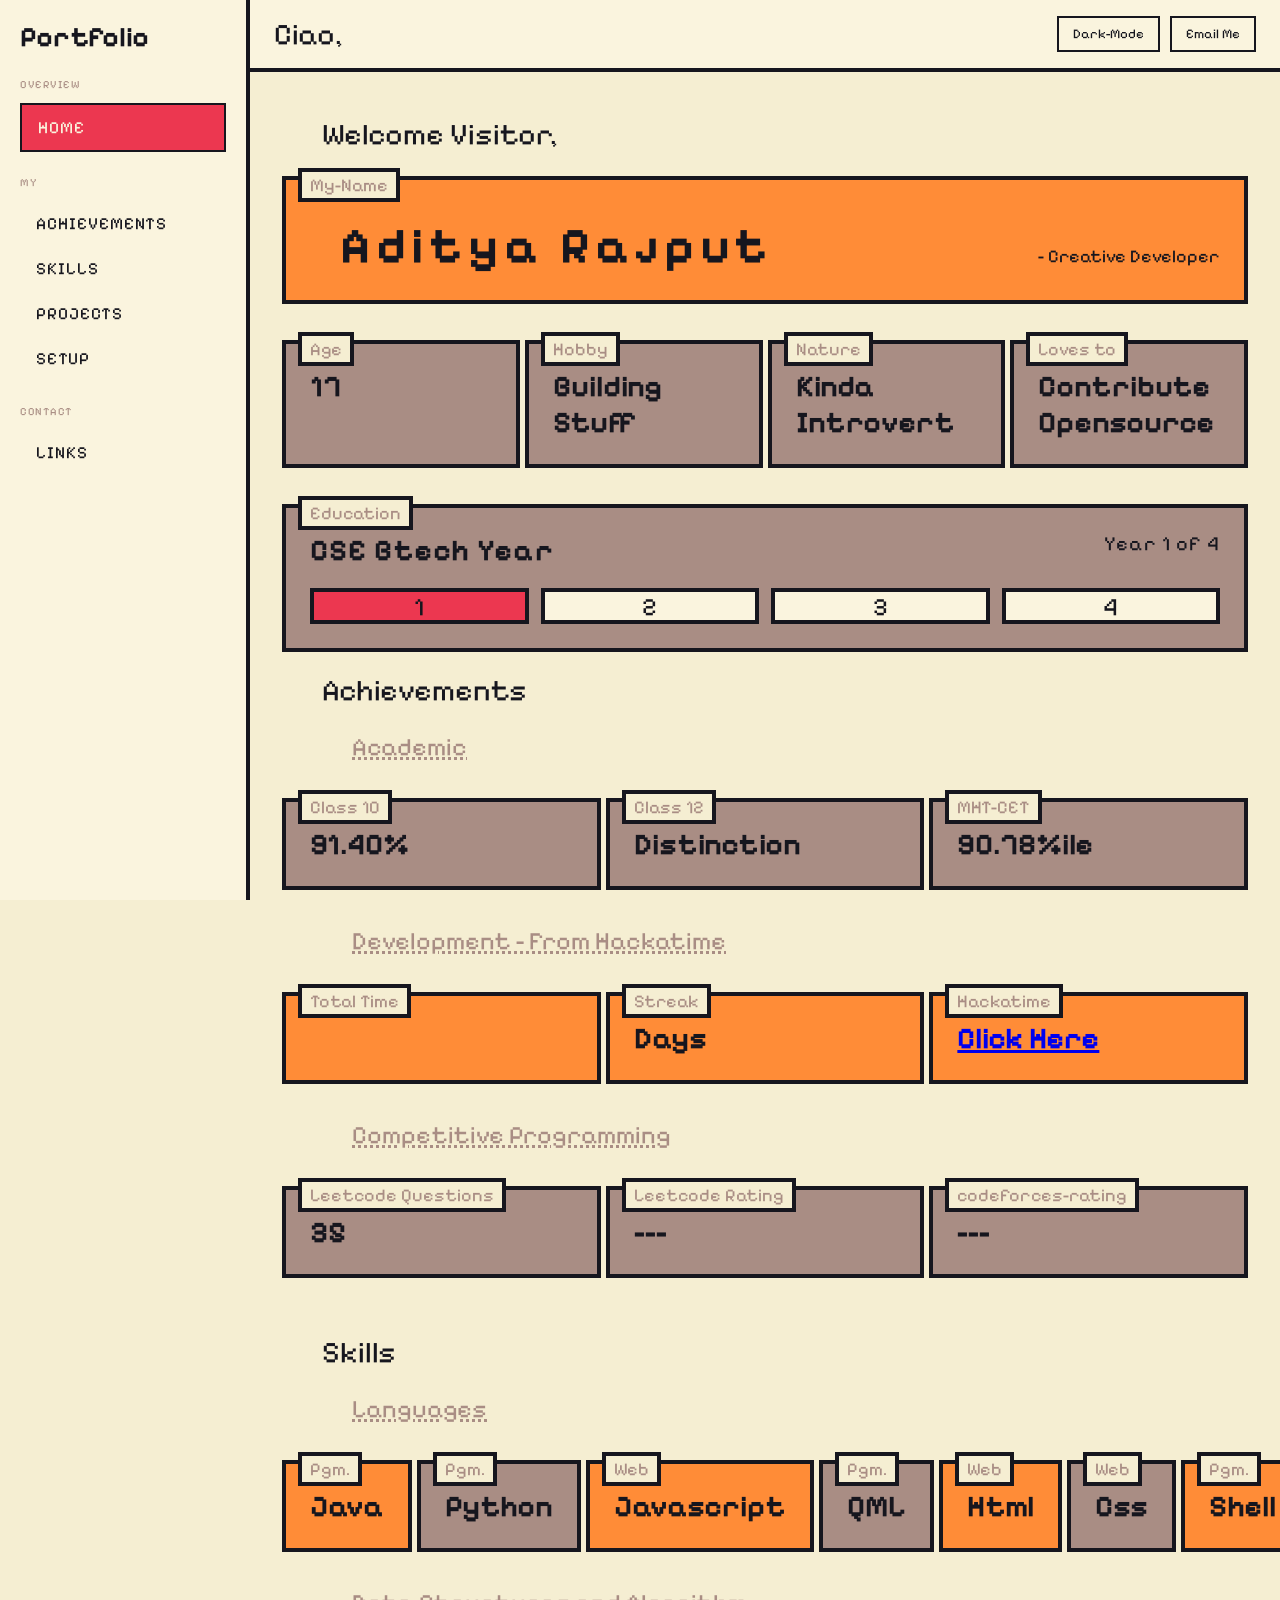
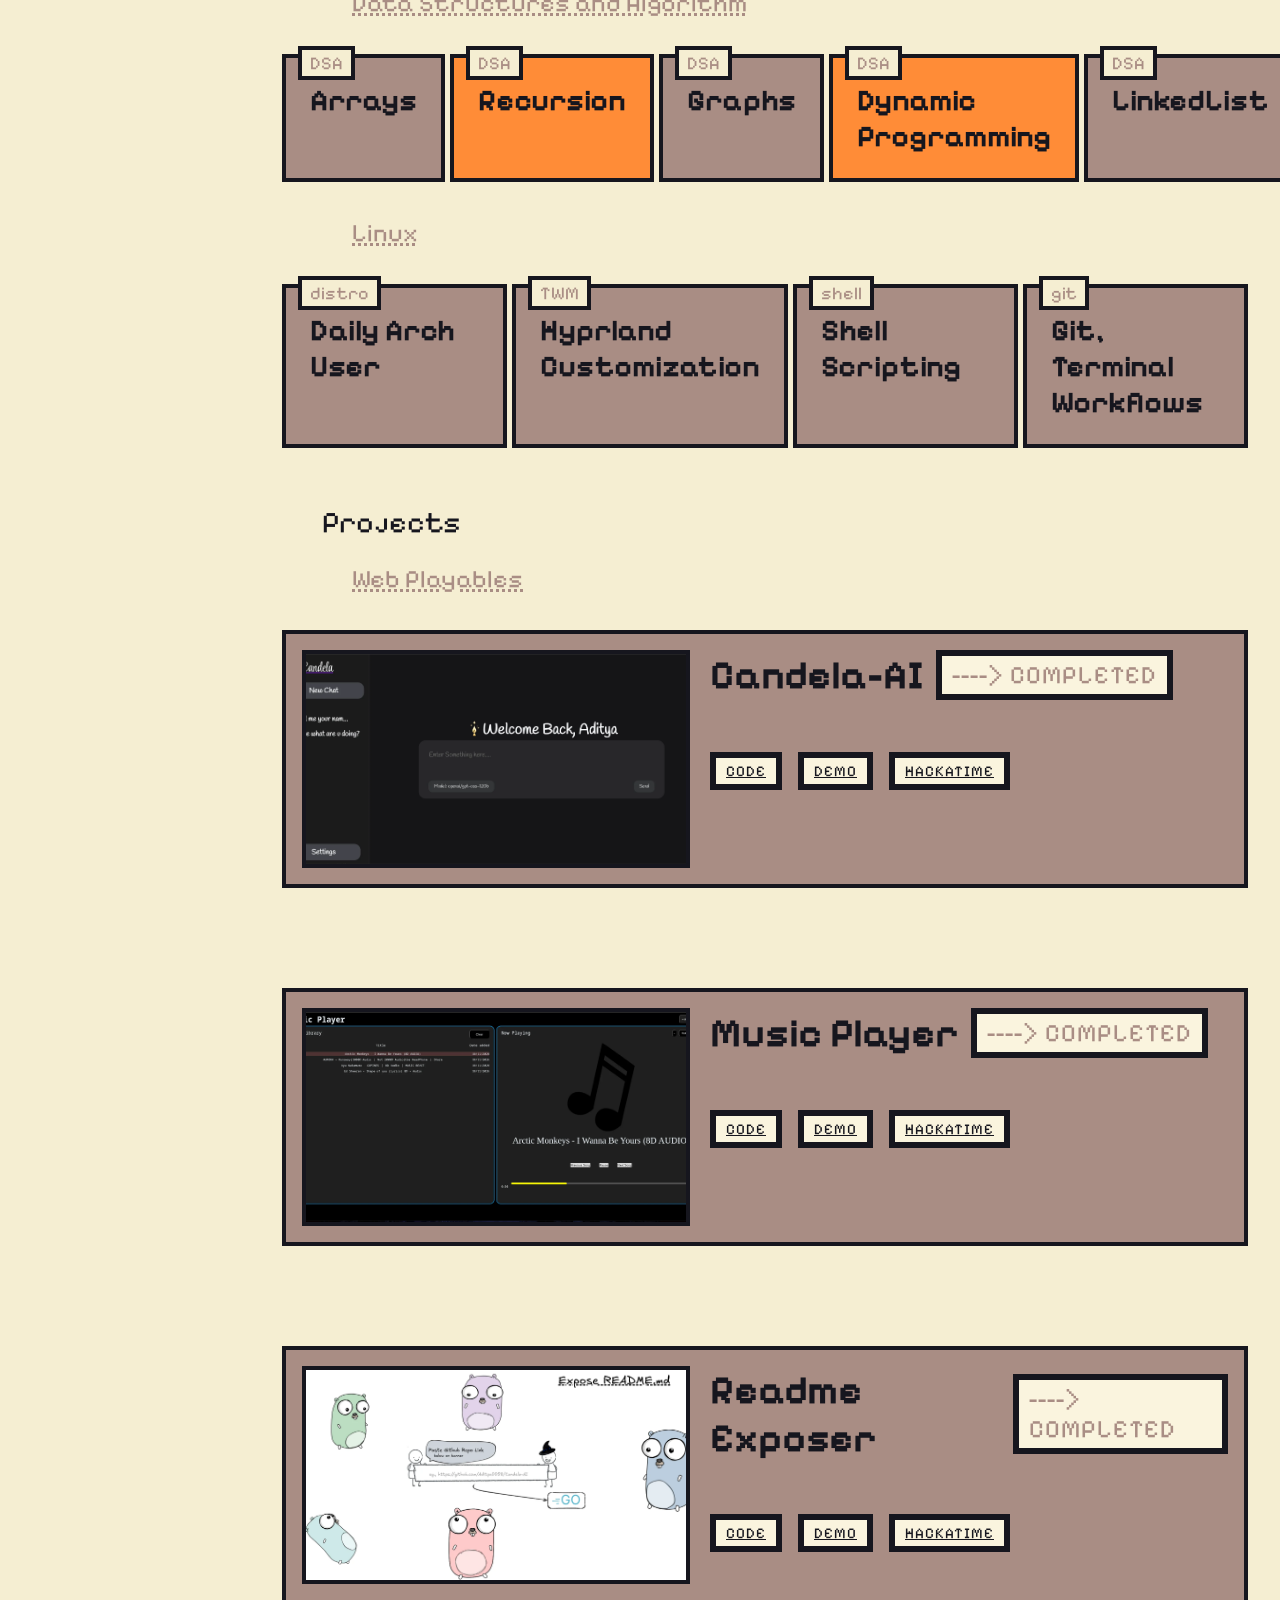
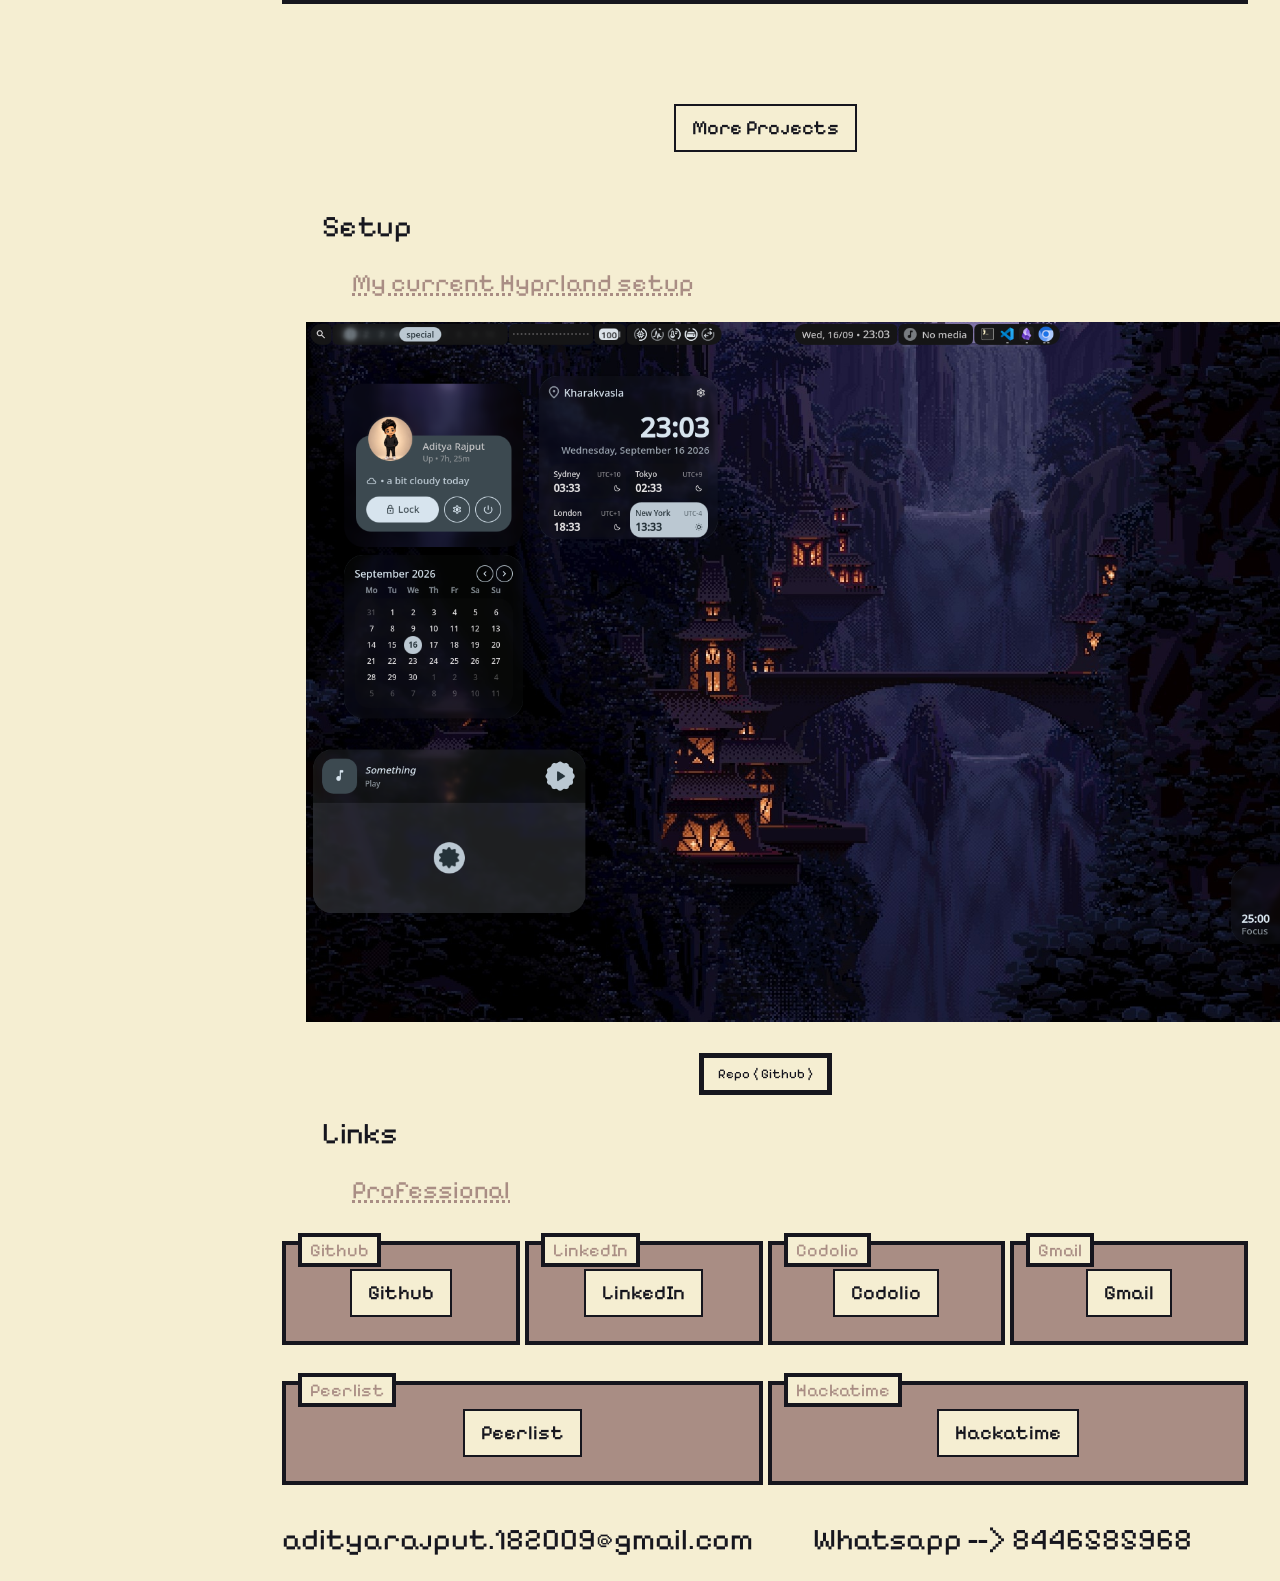
==== index.html @ 9434f268 "Updated readme with details of version 2" ====
<!DOCTYPE html>
<html lang="en">
<head>
    <meta charset="UTF-8">
    <meta name="viewport" content="width=device-width, initial-scale=1.0">
    <title>Pixel Portfolio | Aditya Rajput</title>
    <link rel="stylesheet" href="style.css">
    <link rel="preconnect" href="https://fonts.googleapis.com">
    <link rel="preconnect" href="https://fonts.gstatic.com" crossorigin>
    <link href="https://fonts.googleapis.com/css2?family=Pixelify+Sans:wght@400..700&display=swap" rel="stylesheet">
    <link href="https://fonts.googleapis.com/css2?family=Pixelify+Sans:wght@400..700&family=Poppins:ital,wght@0,100;0,200;0,300;0,400;0,500;0,600;0,700;0,800;0,900;1,100;1,200;1,300;1,400;1,500;1,600;1,700;1,800;1,900&display=swap" rel="stylesheet">
</head>
<body>
    <div class="sidebar">
        <h1 class="logo">Portfolio</h1>
        <p class="section-label">overview</p>
        <nav>
            <ul>
                <li ><a href="#home" class="nav-link active">HOME</a></li>
            </ul>
        </nav>
        <p class="section-label">my</p>
        <nav>
            <ul>
                <li ><a href="#achievements" class="nav-link">Achievements</a></li>
                <li ><a href="#skills" class="nav-link">Skills</a></li>
                <li ><a href="#projects" class="nav-link">Projects</a></li>
                <li ><a href="#setup" class="nav-link">Setup</a></li>
            </ul>
        </nav>
        <p class="section-label">contact</p>
        <nav>
            <ul>
                <li ><a href="#link" class="nav-link">Links</a></li>
            </ul>
        </nav>
    </div>
    <div class="top-bar">
        <div class="top-bar-left">
            <span class="welcome-text">Ciao, </span>
        </div>
        <div class="top-bar-right">
            <button class="theme">Dark-Mode</button>
            <a href="mailto:adityarajput.182009@gmail.com"><button class="email-btn">Email Me</button></a>

        </div>
    </div>
    <div class="main-content">
        <div id="home" class="page home-page">
            <h2 class="page-heading">Welcome Visitor, </h2>
            <div class="card my-name-card">
                <span class="card-label">My-Name</span>
                <div class="card-content">
                    <h1 class="my-name">Aditya Rajput</h1>
                    <span class="about">- Creative Developer</span>
                </div>
            </div>
            <div class="info-cards">
                <div class="card age-card">
                    <span class="card-label">Age</span>
                    <div class="card-content">
                        <h3 class="card-value" id="age">17</h3>
                    </div>
                </div>
                <div class="card hobby-card">
                    <span class="card-label">Hobby</span>
                    <div class="card-content">
                        <h3 class="card-value">Building Stuff</h3>
                    </div>
                </div>
                <div class="card nature-card">
                    <span class="card-label">Nature</span>
                    <div class="card-content">
                        <h3 class="card-value">Kinda Introvert</h3>
                    </div>
                </div>
                <div class="card love-to-card">
                    <span class="card-label">Loves to</span>
                    <div class="card-content">
                        <h3 class="card-value">Contribute Opensource</h3>
                    </div>
                </div>

            </div>
            <div class="card btech-bar">
                <span class="card-label">Education</span>
                <div class="btech-year-card-header">
                    <h2 class="btech-heading">CSE Btech Year</h2>
                    <span class="btech-year-staus">Year 1 of 4</span>
                </div>
                <div class="btech-year-segments">
                    <div class="segment-filled">1</div>
                    <div class="segment">2</div>
                    <div class="segment">3</div>
                    <div class="segment">4</div>
                </div>
            </div>
        </div>
        <div id="achievements" class="page achievements-page">
            <div class="page-heading">Achievements</div>
            <h3 class="section-title">Academic</h3>
            <div class="info-cards">
                <div class="card class-10-percentage">
                    <span class="card-label">Class 10</span>
                    <div class="card-content">
                        <h3 class="card-value">91.40%</h3>
                    </div>
                </div>
                <div class="card class-12-percentage">
                    <span class="card-label">Class 12</span>
                    <div class="card-content">
                        <h3 class="card-value">Distinction</h3>
                    </div>
                </div>
                <div class="card mhtcet-card">
                    <span class="card-label">MHT-CET</span>
                    <div class="card-content">
                        <h3 class="card-value">90.78%ile</h3>
                    </div>
                </div>
            </div> 
            <h3 class="section-title">Development - From Hackatime</h3>
            <div id="development-from-hackatime" class="info-cards">
                <div class="card total-development-time">
                    <span class="card-label">Total Time</span>
                    <div class="card-content">
                        <h3 id="total-time" class="card-value"></h3>
                    </div>
                </div>
                <div class="card streak">
                    <span class="card-label">Streak</span>
                    <div class="card-content">
                        <h3 id="current-streak" class="card-value">Days</h3>
                    </div>
                </div>
                <div class="card hackatime-dashboard">
                    <span class="card-label">Hackatime</span>
                    <div class="card-content">
                        <h3 class="card-value"><a href="https://hackatime.hackclub.com/@adityarajput" target="_blank">Click Here</a></h3>
                    </div>
                </div>
            </div> 
            <h3 class="section-title">Competitive Programming </h3>
            <div id="competitve-programming" class="info-cards">
                <div class="card leetcode-total-questions">
                    <span class="card-label">Leetcode Questions</span>
                    <div class="card-content">
                        <h3 id="total-time" class="card-value">35</h3>
                    </div>
                </div>
                <div class="card leetcode-rating">
                    <span class="card-label">Leetcode Rating</span>
                    <div class="card-content">
                        <h3 id="current-streak" class="card-value">---</h3>
                    </div>
                </div>
                <div class="card codeforces-rating">
                    <span class="card-label">codeforces-rating</span>
                    <div class="card-content">
                        <h3 class="card-value">---</a></h3>
                    </div>
                </div>
            </div> 

        </div>
        <!-- skills page -->
        <div id="skills" class="page skills-page">
            <div class="page-heading">Skills</div>
            <h3 class="section-title">Languages</h3>
            <div class="info-cards">
                <div class="card java">
                    <span class="card-label">Pgm.</span>
                    <div class="card-content">
                        <h3 class="card-value">Java<h3>
                    </div>
                </div>
                <div class="card python">
                    <span class="card-label">Pgm.</span>
                    <div class="card-content">
                        <h3 class="card-value">Python</h3>
                    </div>
                </div>
                <div class="card javascript">
                    <span class="card-label">Web</span>
                    <div class="card-content">
                        <h3 class="card-value">Javascript</h3>
                    </div>
                </div>
                <div class="card QML">
                    <span class="card-label">Pgm.</span>
                    <div class="card-content">
                        <h3 class="card-value">QML</h3>
                    </div>
                </div>
                <div class="card html">
                    <span class="card-label">Web</span>
                    <div class="card-content">
                        <h3 class="card-value">Html</h3>
                    </div>
                </div>
                <div class="card css">
                    <span class="card-label">Web</span>
                    <div class="card-content">
                        <h3 class="card-value">Css</h3>
                    </div>
                </div>
                <div class="card shell">
                    <span class="card-label">Pgm.</span>
                    <div class="card-content">
                        <h3 class="card-value">Shell</h3>
                    </div>
                </div>
            </div>
            <h3 class="section-title">Data Structures and Algorithm</h3>
            <div class="info-cards">
                <div class="card arrays">
                    <span class="card-label">DSA</span>
                    <div class="card-content">
                        <h3 class="card-value">Arrays<h3>
                    </div>
                </div>
                <div class="card recursion">
                    <span class="card-label">DSA</span>
                    <div class="card-content">
                        <h3 class="card-value">Recursion</h3>
                    </div>
                </div>
                <div class="card graphs">
                    <span class="card-label">DSA</span>
                    <div class="card-content">
                        <h3 class="card-value">Graphs</h3>
                    </div>
                </div>
                <div class="card dp">
                    <span class="card-label">DSA</span>
                    <div class="card-content">
                        <h3 class="card-value">Dynamic Programming</h3>
                    </div>
                </div>
                <div class="card LL">
                    <span class="card-label">DSA</span>
                    <div class="card-content">
                        <h3 class="card-value">LinkedList</h3>
                    </div>
                </div>
                <div class="card more-dsa">
                    <span class="card-label">DSA</span>
                    <div class="card-content">
                        <h3 class="card-value">More...</h3>
                    </div>
                </div>
            </div>
            <h3 class="section-title">Linux</h3>
            <div class="info-cards">
                <div class="card distro">
                    <span class="card-label">distro</span>
                    <div class="card-content">
                        <h3 class="card-value">Daily Arch User<h3>
                    </div>
                </div>
                <div class="card TWM">
                    <span class="card-label">TWM</span>
                    <div class="card-content">
                        <h3 class="card-value">Hyprland Customization</h3>
                    </div>
                </div>
                <div class="card shell-sctipting">
                    <span class="card-label">shell</span>
                    <div class="card-content">
                        <h3 class="card-value">Shell Scripting</h3>
                    </div>
                </div>
                <div class="card git">
                    <span class="card-label">git</span>
                    <div class="card-content">
                        <h3 class="card-value">Git, Terminal Workflows</h3>
                    </div>
                </div>
            </div>
        </div>
        <!-- Projects Page  -->
        <div id="projects" class="page projects-page">
            <div class="page-heading">Projects</div>
            <h3 class="section-title">Web Playables</h3>
            <div class="info-cards projects-cards">
                <!-- Project 1 -->
                <div class="card project">
                    <div class="project-thumbnail">
                        <img src="Assets/candela-mvp.png" alt="Project-img">
                    </div>
                    <div class="project-body">
                        <div class="project-title-row">
                            <h3 class="project-name">Candela-AI</h3>
                            <span class="project-status"> ----> Completed</span>
                        </div>
                        <div class="project-links">
                            <a href="https://github.com/Aditya0058/Candela-AI" class="project-link-button" target="_blank">Code</a>
                            <a href="https://candela-ai-frontend.vercel.app/" class="project-link-button" target="_blank">Demo</a>
                            <a href="https://hackatime.hackclub.com/@adityarajput/project/Candela-Agent" class="project-link-button" target="_blank">Hackatime</a>
                        </div>
                    </div>
                </div>
                <div class="card project">
                    <div class="project-thumbnail">
                        <img src="Assets/music-player.png" alt="Project-img">
                    </div>
                    <div class="project-body">
                        <div class="project-title-row">
                            <h3 class="project-name">Music Player</h3>
                            <span class="project-status"> ----> Completed</span>
                        </div>
                        <div class="project-links">
                            <a href="https://github.com/Aditya0058/Music-Player" class="project-link-button" target="_blank">Code</a>
                            <a href="https://music-player-tau-cyan.vercel.app/" class="project-link-button" target="_blank">Demo</a>
                            <a href="https://hackatime.hackclub.com/@adityarajput/project/Music+Player" class="project-link-button target="_blank"">Hackatime</a>
                        </div>
                    </div>
                </div>
                <div class="card project">
                    <div class="project-thumbnail">
                        <img src="Assets/readme-exposer.png" alt="Project-img">
                    </div>
                    <div class="project-body">
                        <div class="project-title-row">
                            <h3 class="project-name">Readme Exposer</h3>
                            <span class="project-status"> ----> Completed</span>
                        </div>
                        <div class="project-links">
                            <a href="https://github.com/Aditya0058/Readme-Exposer" class="project-link-button target="_blank"">Code</a>
                            <a href="https://readme-exposer-frontend.vercel.app" class="project-link-button target="_blank"">Demo</a>
                            <a href="https://hackatime.hackclub.com/@adityarajput/project/Readme-Exposer" class="project-link-button target="_blank"">Hackatime</a>
                        </div>
                    </div>
                </div>
                
                <div class="more-projects-btn">
                        <a href="projects.html" target="_blank"><button class="project-btn">More Projects</button></a>
                </div>
            </div>

        </div>
        <!-- Setup Page -->
        <div id="setup" class="page my-setup-page">
            <div class="page-heading">Setup</div>
            <h3 class="section-title">My current Hyprland setup</h3>
            <div class="screenshots-setup">
                <img src="Assets/setup_home_page.png" alt="home-page" class="setup-page">
            </div>
            <div class="setup-button-links">
                <a href="https://github.com/pctrade/end4-pC" target="_blank"> <button class="setup-github-repo">Repo ( Github )</button></a>
            </div>
        </div>
        <!-- Contact page -->
        <div id="link" class="page link-page">
            <div class="page-heading">Links</div>
            <h3 class="section-title">Professional</h3>
            <div class="info-cards">
                <div class="card Github">
                    <span class="card-label">Github</span>
                    <div class="card-content contact-card-content">
                        <a href="https://github.com/Aditya0058" target="_blank"><button class="contact-btn">Github</button></a>
                    </div>
                </div>
                <div class="card LinkedIn">
                    <span class="card-label">LinkedIn</span>
                    <div class="card-content contact-card-content">
                        <a href="https://www.linkedin.com/in/aditya-rajput-9468b8421/" target="_blank"><button class="contact-btn">LinkedIn</button></a>
                    </div>
                </div>
                <div class="card Codolio">
                    <span class="card-label">Codolio</span>
                    <div class="card-content contact-card-content">
                        <a href="https://codolio.com/profile/adityarajput" target="_blank"><button class="contact-btn">Codolio</button></a>
                    </div>
                </div>
                <div class="card gmail">
                    <span class="card-label">Gmail</span>
                    <div class="card-content contact-card-content">
                        <a href="mailto:adityarajput.182009@gmail.com" target="_blank"><button class="contact-btn">Gmail</button></a>
                    </div>
                </div>
            </div> 
            <div class="info-cards">
                <div class="card Peerlist">
                    <span class="card-label">Peerlist</span>
                    <div class="card-content contact-card-content">
                        <a href="https://peerlist.io/adityarajput" target="_blank" ><button class="contact-btn">Peerlist</button></a>
                    </div>
                </div>
                <div class="card Hackatime">
                    <span class="card-label">Hackatime</span>
                    <div class="card-content contact-card-content">
                        <a href="https://hackatime.hackclub.com/@adityarajput" target="_blank" ><button class="contact-btn">Hackatime</button></a>
                    </div>
                </div>
            </div>
            <div class="footer">
                <div class="gmail">adityarajput.182009@gmail.com</div>   
                <div class="whatsapp">Whatsapp --> 8446585968</div>   
            </div>
        </div>
    </div>
    
<script src="script.js"></script>
</body>
</html>
---- style.css ----
:root {
    --pixel-font: 'Pixelify Sans', ui-monospace, sans-serif;
    --sans-font: 'Poppins', system-ui, sans-serif;
    
    --bg-paper: #f5eed2;
    --bg-panel: #faf4de;
    --ink: #16161e;
    --gold: #ff8c37;
    --muted: #a98d84;
    --brand-red: #EC3750;
    
    --border-width: 4px;
    --shadow-offset: 4px 4px 0 var(--ink);

    --sidebar-width: 250px;
}
html {
    scroll-behavior: smooth;
}
* {
    padding: 0px;
    margin: 0px;
}
.page {
    scroll-margin-top: 100px;
}
.sidebar {
    width: var(--sidebar-width);
    height: 100vh;
    background-color: var(--bg-panel);
    padding: 20px;
    border-right: var(--border-width) solid var(--ink);
    box-sizing: border-box;
    position: fixed;
    top: 0;
    left: 0;
}
.logo {
    font-family: var(--pixel-font);
    font-size: 28px;
    color: var(--ink);

}

.section-label {
    font-family:var(--pixel-font);
    font-size: 11px;
    color:var(--muted);
    letter-spacing: 1.5px;
    text-transform: uppercase;
    margin-bottom: 12px;
    margin-top: 24px;
}

nav ul {
    list-style-type: none;
    padding-left: 0;
}
nav a {
    text-decoration: none;
    color: var(--ink);
    display: block;
    font-family: var(--pixel-font);
    font-size: 17px;
    letter-spacing: 1px;
    padding: 12px 16px;
    border-radius: 0;
    transition: background-color 0.3s ease, color 0.3s ease;
    text-transform: uppercase;
}
nav a:hover {
    background-color: var(--bg-paper);
    transform: translateX(4px);
    transition: transform 0.2s cubic-bezier(0.34, 1.56, 0.64, 1);
}
nav a:hover:not(.active) {
    background-color: var(--ink);
    color: var(--bg-panel);
}
nav a.active {
    background-color: var(--brand-red);
    color: var(--bg-panel);
    border: 2px solid var(--ink);
}
body {
    background-color: var(--bg-paper);
    font-family: var(--sans-font);
    color: var(--ink);
    cursor: url('https://pixelarticons.com/free/cursors/default.png') 4 1, default;
}
a, button {
    cursor: url('https://pixelarticons.com/free/cursors/pointer.png') 12 1, pointer;
}
.top-bar,
.main-content {
    margin-left: var(--sidebar-width);
    padding: 24px 32px;
}
.top-bar {
    display: flex;
    justify-content: space-between;
    align-items: center;
    padding: 16px 24px;
    background-color: var(--bg-panel);
    border-bottom: var(--border-width) solid var(--ink);
}
.top-bar button {
    font-family: var(--pixel-font);
    border: 2px solid var(--ink);
    padding: 8px 14px;
    background-color: transparent;
    color: var(--ink);
    cursor: pointer;
    border-radius: 0px;
    transition: background-color 0.2s ease, color 0.2s ease, transform 0.2s ease;
}
.top-bar button:hover {
    background-color: var(--ink);
    color: var(--bg-panel);
    transform: translateY(-2px);
}
.top-bar-right {
    display: flex;
    gap: 10px;
    align-items: center;
}  
.welcome-text {
    font-family: var(--pixel-font);
    font-size: 30px;
    padding-right: 10px;
}

.page-heading {
    font-family: var(--pixel-font);
    font-size: 30px;
    font-weight: 300;
    padding-left: 40px;
    padding-top: 20px;
    margin-bottom: 24px;
}
.card {
    position: relative;
    border: var(--border-width) solid var(--ink);
    padding: 24px;
    background-color: var(--muted);
}
.my-name-card {
    background-color: var(--gold);
}

.card-label {
    position: absolute;
    top: -12px;
    left: 12px;
    padding: 2px 8px;
    background-color: var(--bg-paper);
    font-family: var(--pixel-font);
    font-size: 18px;
    color: var(--muted);
    border: var(--border-width) solid var(--ink);
}
.card-content {
    display: flex;
    align-items:last baseline;
    justify-content: space-between;
    
}
.card-content .my-name {
    font-family: var(--pixel-font);
    font-size: 50px;
    padding-left: 30px;
    color: var(--ink);
    margin-top: 12px;
    letter-spacing: 5.5px;
}
.card-content .about {
    font-family: var(--pixel-font);
    font-size: 18px;
    padding-left: 30px;
    color: var(--ink);

}
.info-cards {
    display: flex;
    gap: 5px;
    margin-top: 36px;
    margin-bottom: 36px;
}
.info-cards .card{
    flex: 1;
}
.age-card .card-content .card-value {
    font-size: 35px;
}
.card .card-content .card-value {
    font-family: var(--pixel-font);
    font-size: 30px;
}

.btech-year-card-header{
    display: flex;
    justify-content: space-between;
    margin-bottom: 20px;
    font-family: var(--pixel-font);
    color: var(--ink);
    font-size: 20px;
    letter-spacing: 1px;

}
.btech-year-segments {
    display: grid;
    background-color: transparent;
    grid-template-columns: repeat(4, 1fr);
    gap: 12px;

}
.segment {
    height: 28px;
    border: var(--border-width) solid var(--ink);
    background-color: var(--bg-panel);
    font-family: var(--pixel-font);
    font-size: 25px;
    display: flex;
    justify-content: center;
}
.segment-filled {
    height: 28px;
    border: var(--border-width) solid var(--ink);
    background-color: var(--brand-red);
    font-family: var(--pixel-font);
    font-size: 25px;
    display: flex;
    justify-content: center;
}
.section-title {
    font-family: var(--pixel-font);
    font-size: 25px;
    font-weight: 50;
    color: var(--muted);
    padding-left: 70px;
    text-decoration: underline dotted var(--muted) 3px;
}
#development-from-hackatime .card {
    background-color: var(--gold);
}
.recursion, .dp, .java, .javascript, .html, .shell, .more-dsa{
    background-color: var(--gold);
}
.projects-cards {
    display: flex;
    flex-direction: column;
    gap: 100px;
}
.project {
    display: flex;
    gap: 20px;
    padding: 16px;
    
}
.project-thumbnail {
    width: 380px;
    height: 210px;
    flex-shrink: 0;
    border: var(--border-width) solid var(--ink);
}
.project-thumbnail img {
    width: 100%;
    height: 100%;
    object-fit: cover;   
    display: block;     
}
.project-body{
    flex: 1;
    display: flex;
    flex-direction: column;
    gap: 52px;
}
.project-title-row{
    display: flex;
    align-items: center;
    gap: 12px;
}
.project-links {
    display: flex;
    align-items: center;
    gap: 16px;
    flex-wrap: wrap;

}
.project-name{
    font-family: var(--pixel-font);
    font-size: 40px;
    color: var(--ink);
}
.project-status{
    font-family: var(--pixel-font);
    font-size: 25px;
    color: var(--muted);
    letter-spacing: 1px;
    text-transform: uppercase;
    padding: 4px 10px;
    border:6px solid var(--ink);
    background-color: var(--bg-panel);
}
.project-link-button{
    font-family: var(--pixel-font);
    font-size: 15px;
    font-weight: 300;
    color: var(--ink);
    letter-spacing: 1px;
    text-transform: uppercase;
    padding: 4px 10px;
    border:6px solid var(--ink);
    background-color: var(--bg-panel);
    transition: background-color 0.2s ease, color 0.2s ease, transform 0.2s ease;

}
.project-link-button:hover{
    background-color: var(--ink);
    color: var(--bg-panel);
    transform: translateY(-2px);
}
.setup-page {
    width: 1244px;
    height: 700px;
}
.screenshots-setup{
    text-align: center;
    padding: 24px;
}
.setup-button-links{
    text-align: center;
}
.setup-button-links button{
    font-family: var(--pixel-font);
    border: 5px solid var(--ink);
    padding: 8px 14px;
    background-color: transparent;
    color: var(--ink);
    cursor: pointer;
    border-radius: 0px;
    transition: background-color 0.2s ease, color 0.2s ease, transform 0.2s ease;
}
.setup-button-links button:hover {
    background-color: var(--ink);
    color: var(--bg-panel);
    transform: translateY(-2px);
}
.contact-card-content {
    text-align: center;
    justify-content: center;
}
.contact-btn {
    font-family: var(--pixel-font);
    font-size: 20px;
    font-weight: 500;
    border: 2px solid var(--ink);
    padding: 10px 16px;
    background-color: var(--bg-paper);
    color: var(--ink);
    cursor: pointer;
    border-radius: 0px;
    transition: background-color 0.2s ease, color 0.2s ease, transform 0.2s ease;
}
.contact-btn:hover {
    background-color: var(--ink);
    color: var(--bg-panel);
    transform: translateY(-2px);
}
body.dark {
    --bg-paper: #171615;
    --bg-panel: #211f1e;
    --ink: #ece8e2;
    --gold: #d97720;
    --muted:  #777267;
    --brand-red: #EC3750;
}
.gmail, .whatsapp {
    font-family: var(--pixel-font);
    font-weight: 300;
    font-size: 30px;
}
.footer {
    display: flex;
    gap: 60px;
}
.project-btn{
    font-family: var(--pixel-font);
    font-size: 20px;
    font-weight: 500;
    border: 2px solid var(--ink);
    padding: 10px 16px;
    background-color: var(--bg-paper);
    color: var(--ink);
    cursor: pointer;
    border-radius: 0px;
    transition: background-color 0.2s ease, color 0.2s ease, transform 0.2s ease;
}
.project-btn:hover{
    background-color: var(--ink);
    color: var(--bg-panel);
    transform: translateY(-2px);
}
.more-projects-btn{
    width: 100%;
    display: flex;
    align-items: center;
    justify-content: center;
}
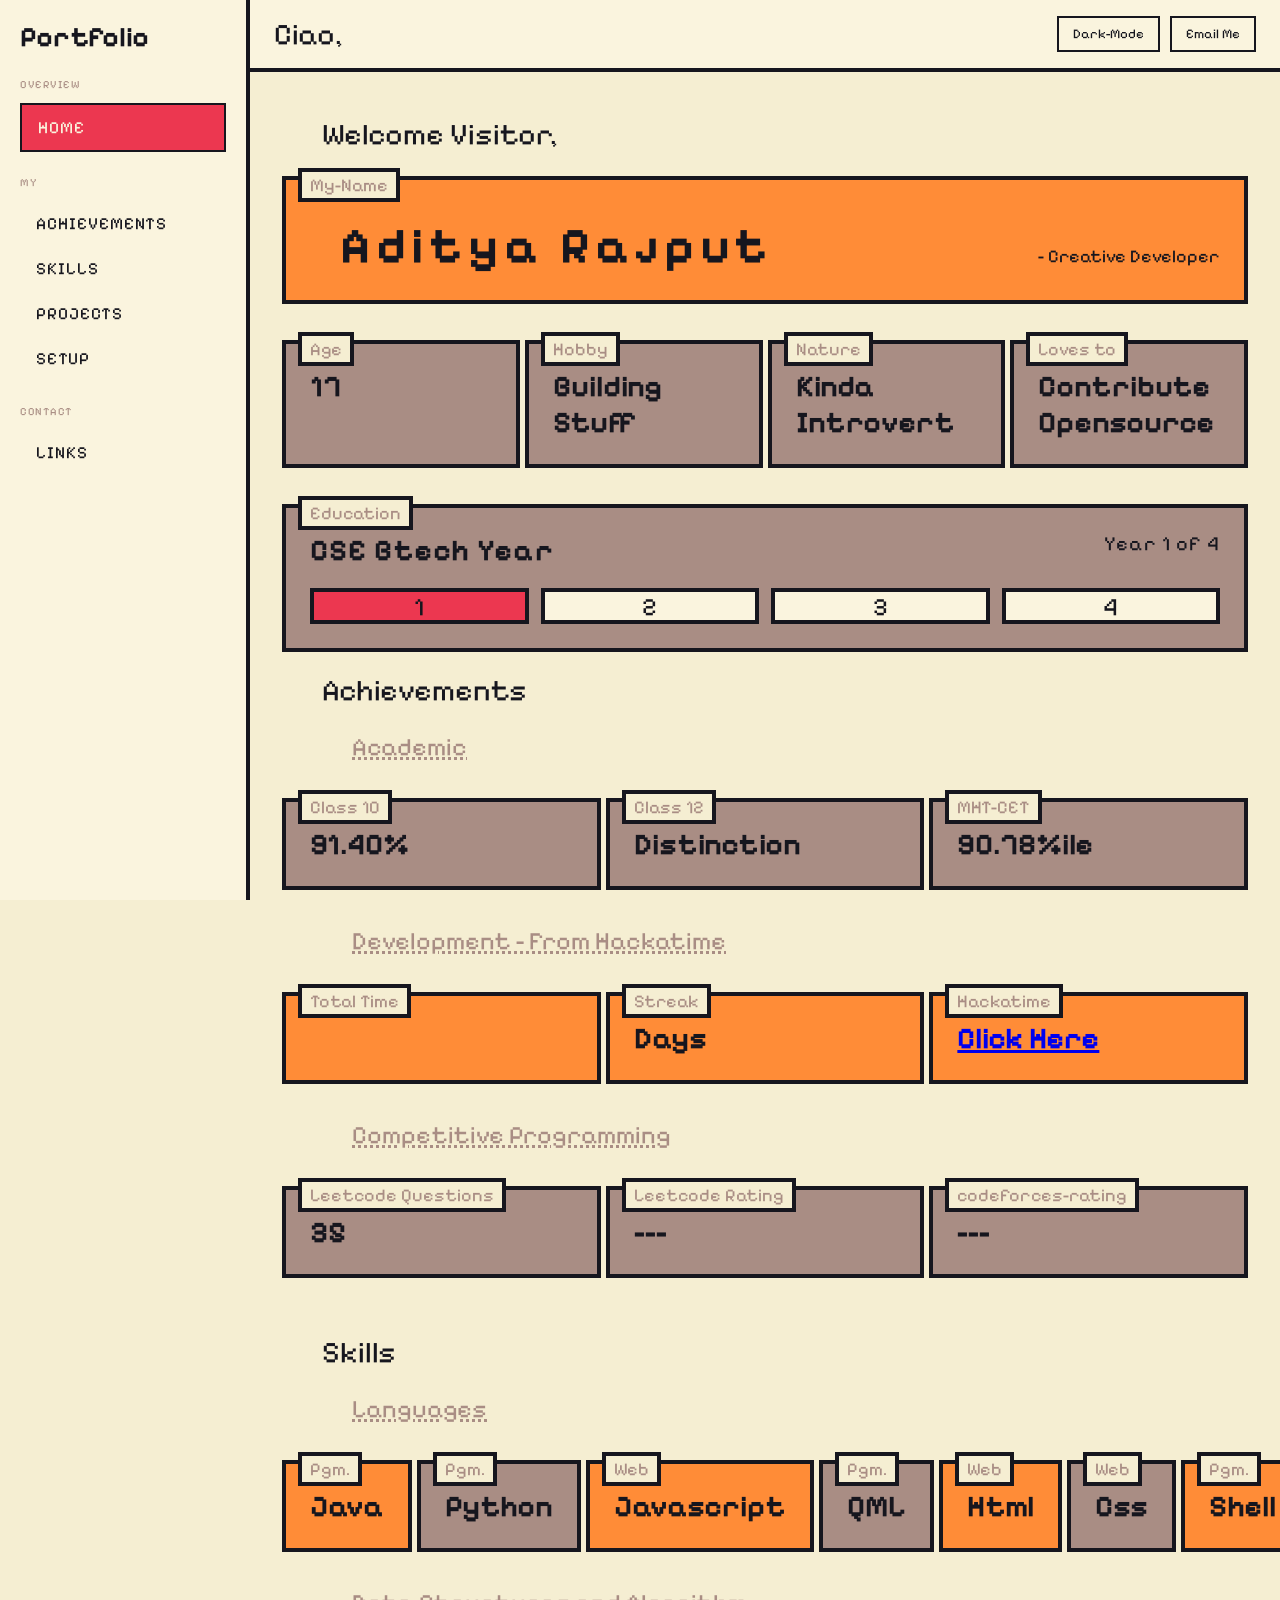
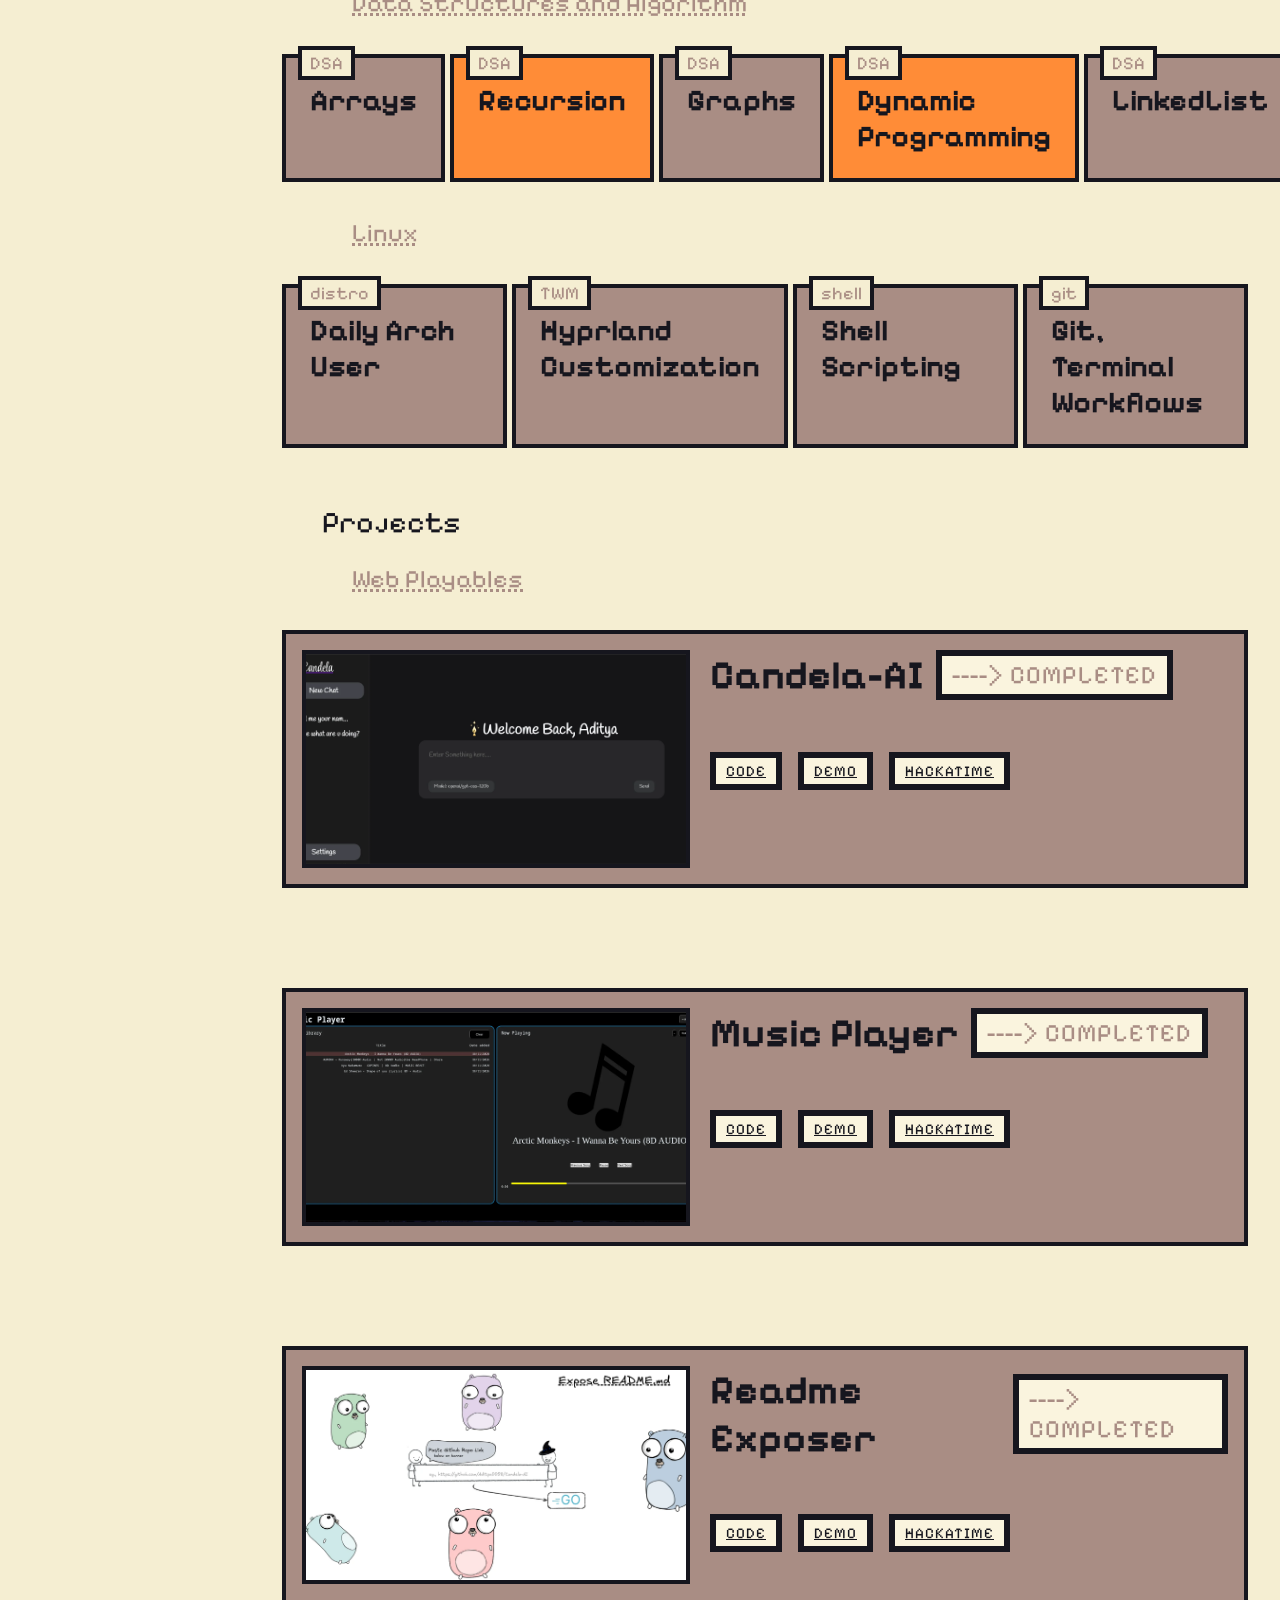
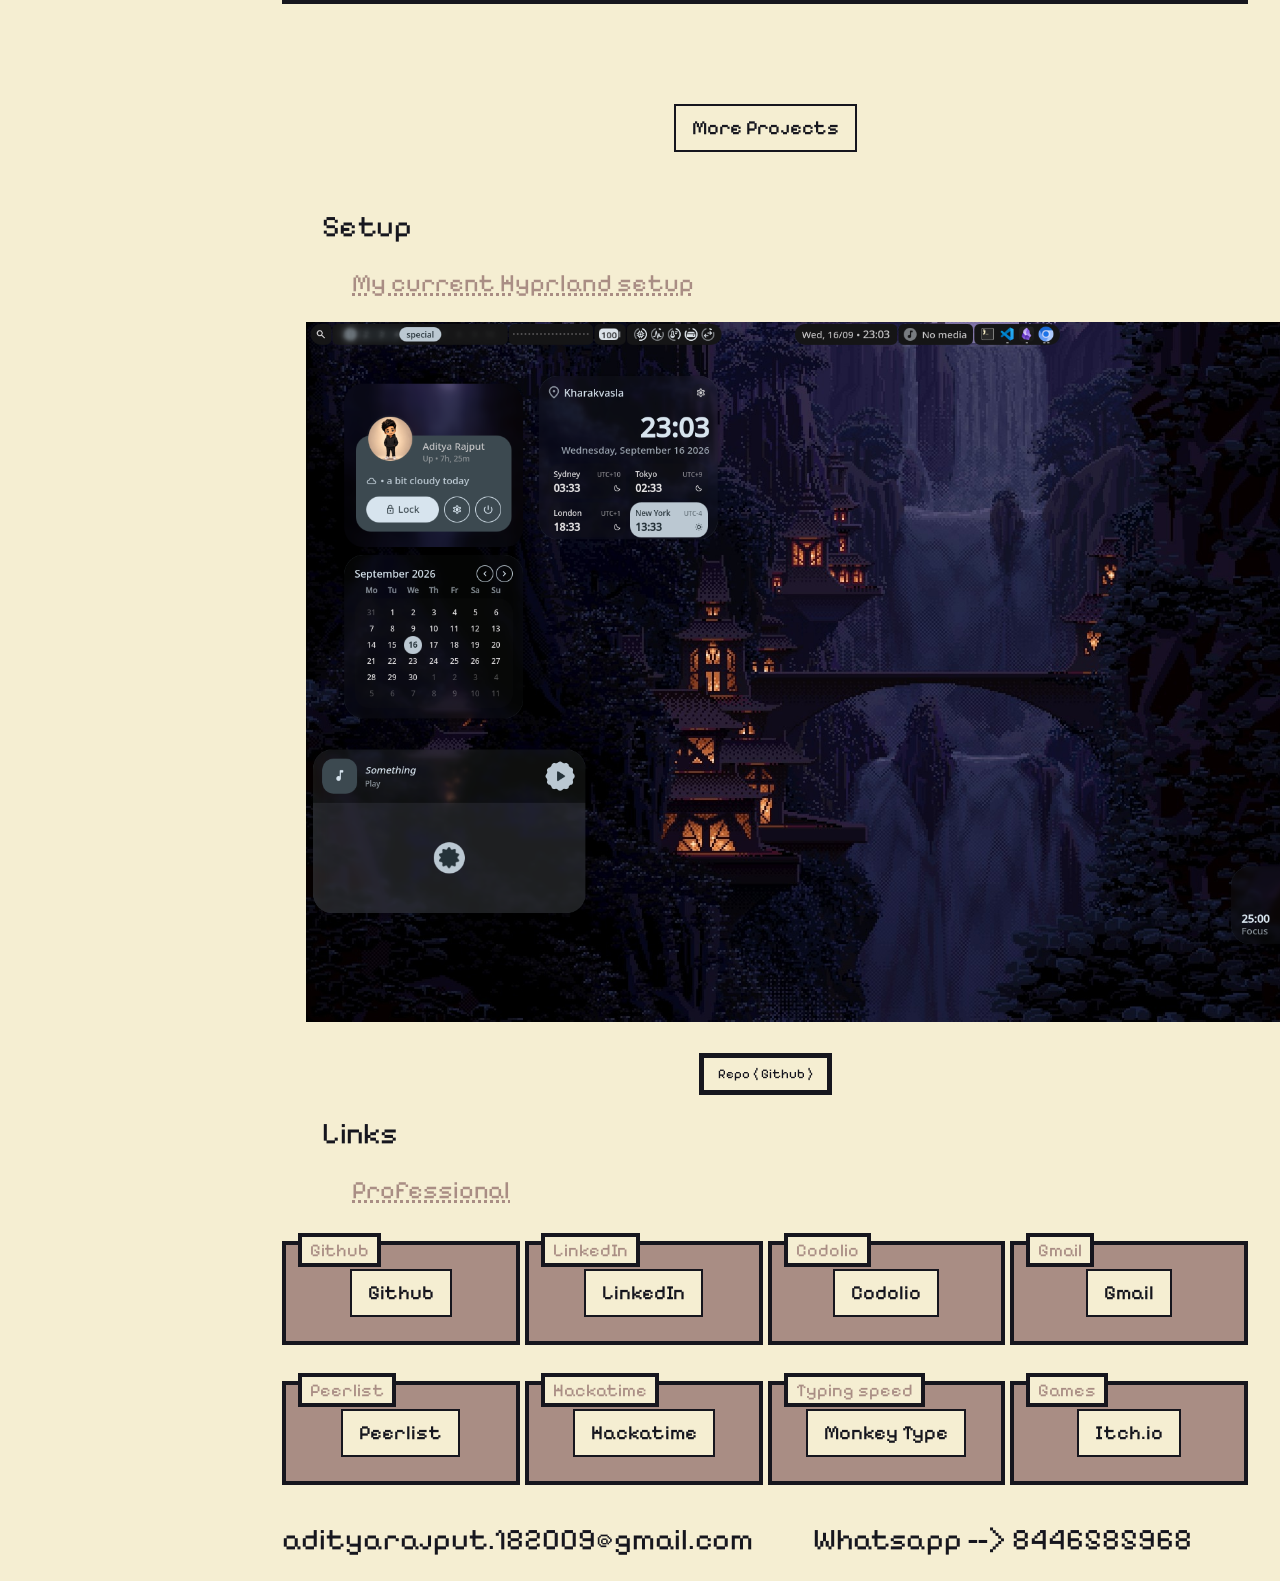
==== commit c9d622b9: "added more professional links and deleted whatsapp number from footer" ====
--- a/index.html
+++ b/index.html
@@ -46,7 +46,7 @@
         </div>
     </div>
     <div class="main-content">
-        <div id="home" class="page home-page">
+        <section id="home" class="page home-page">
             <h2 class="page-heading">Welcome Visitor, </h2>
             <div class="card my-name-card">
                 <span class="card-label">My-Name</span>
@@ -95,8 +95,8 @@
                     <div class="segment">4</div>
                 </div>
             </div>
-        </div>
-        <div id="achievements" class="page achievements-page">
+        </section>
+        <section id="achievements" class="page achievements-page">
             <div class="page-heading">Achievements</div>
             <h3 class="section-title">Academic</h3>
             <div class="info-cards">
@@ -162,9 +162,9 @@
                 </div>
             </div> 
 
-        </div>
+        </section>
         <!-- skills page -->
-        <div id="skills" class="page skills-page">
+        <section id="skills" class="page skills-page">
             <div class="page-heading">Skills</div>
             <h3 class="section-title">Languages</h3>
             <div class="info-cards">
@@ -277,9 +277,9 @@
                     </div>
                 </div>
             </div>
-        </div>
+        </section>
         <!-- Projects Page  -->
-        <div id="projects" class="page projects-page">
+        <section id="projects" class="page projects-page">
             <div class="page-heading">Projects</div>
             <h3 class="section-title">Web Playables</h3>
             <div class="info-cards projects-cards">
@@ -338,9 +338,9 @@
                 </div>
             </div>
 
-        </div>
+        </section>
         <!-- Setup Page -->
-        <div id="setup" class="page my-setup-page">
+        <section id="setup" class="page my-setup-page">
             <div class="page-heading">Setup</div>
             <h3 class="section-title">My current Hyprland setup</h3>
             <div class="screenshots-setup">
@@ -349,9 +349,9 @@
             <div class="setup-button-links">
                 <a href="https://github.com/pctrade/end4-pC" target="_blank"> <button class="setup-github-repo">Repo ( Github )</button></a>
             </div>
-        </div>
+        </section>
         <!-- Contact page -->
-        <div id="link" class="page link-page">
+        <section id="link" class="page link-page">
             <div class="page-heading">Links</div>
             <h3 class="section-title">Professional</h3>
             <div class="info-cards">
@@ -391,6 +391,18 @@
                     <span class="card-label">Hackatime</span>
                     <div class="card-content contact-card-content">
                         <a href="https://hackatime.hackclub.com/@adityarajput" target="_blank" ><button class="contact-btn">Hackatime</button></a>
+                    </div>
+                </div>
+                <div class="card Monkey-Type">
+                    <span class="card-label">Typing speed</span>
+                    <div class="card-content contact-card-content">
+                        <a href="https://monkeytype.com/profile/aditya__rajput" target="_blank" ><button class="contact-btn">Monkey Type</button></a>
+                    </div>
+                </div>
+                <div class="card Itchio">
+                    <span class="card-label">Games</span>
+                    <div class="card-content contact-card-content">
+                        <a href="https://aditya0058.itch.io/" target="_blank" ><button class="contact-btn">Itch.io</button></a>
                     </div>
                 </div>
             </div>
@@ -398,7 +410,7 @@
                 <div class="gmail">adityarajput.182009@gmail.com</div>   
                 <div class="whatsapp">Whatsapp --> 8446585968</div>   
             </div>
-        </div>
+        </section>
     </div>
     
 <script src="script.js"></script>
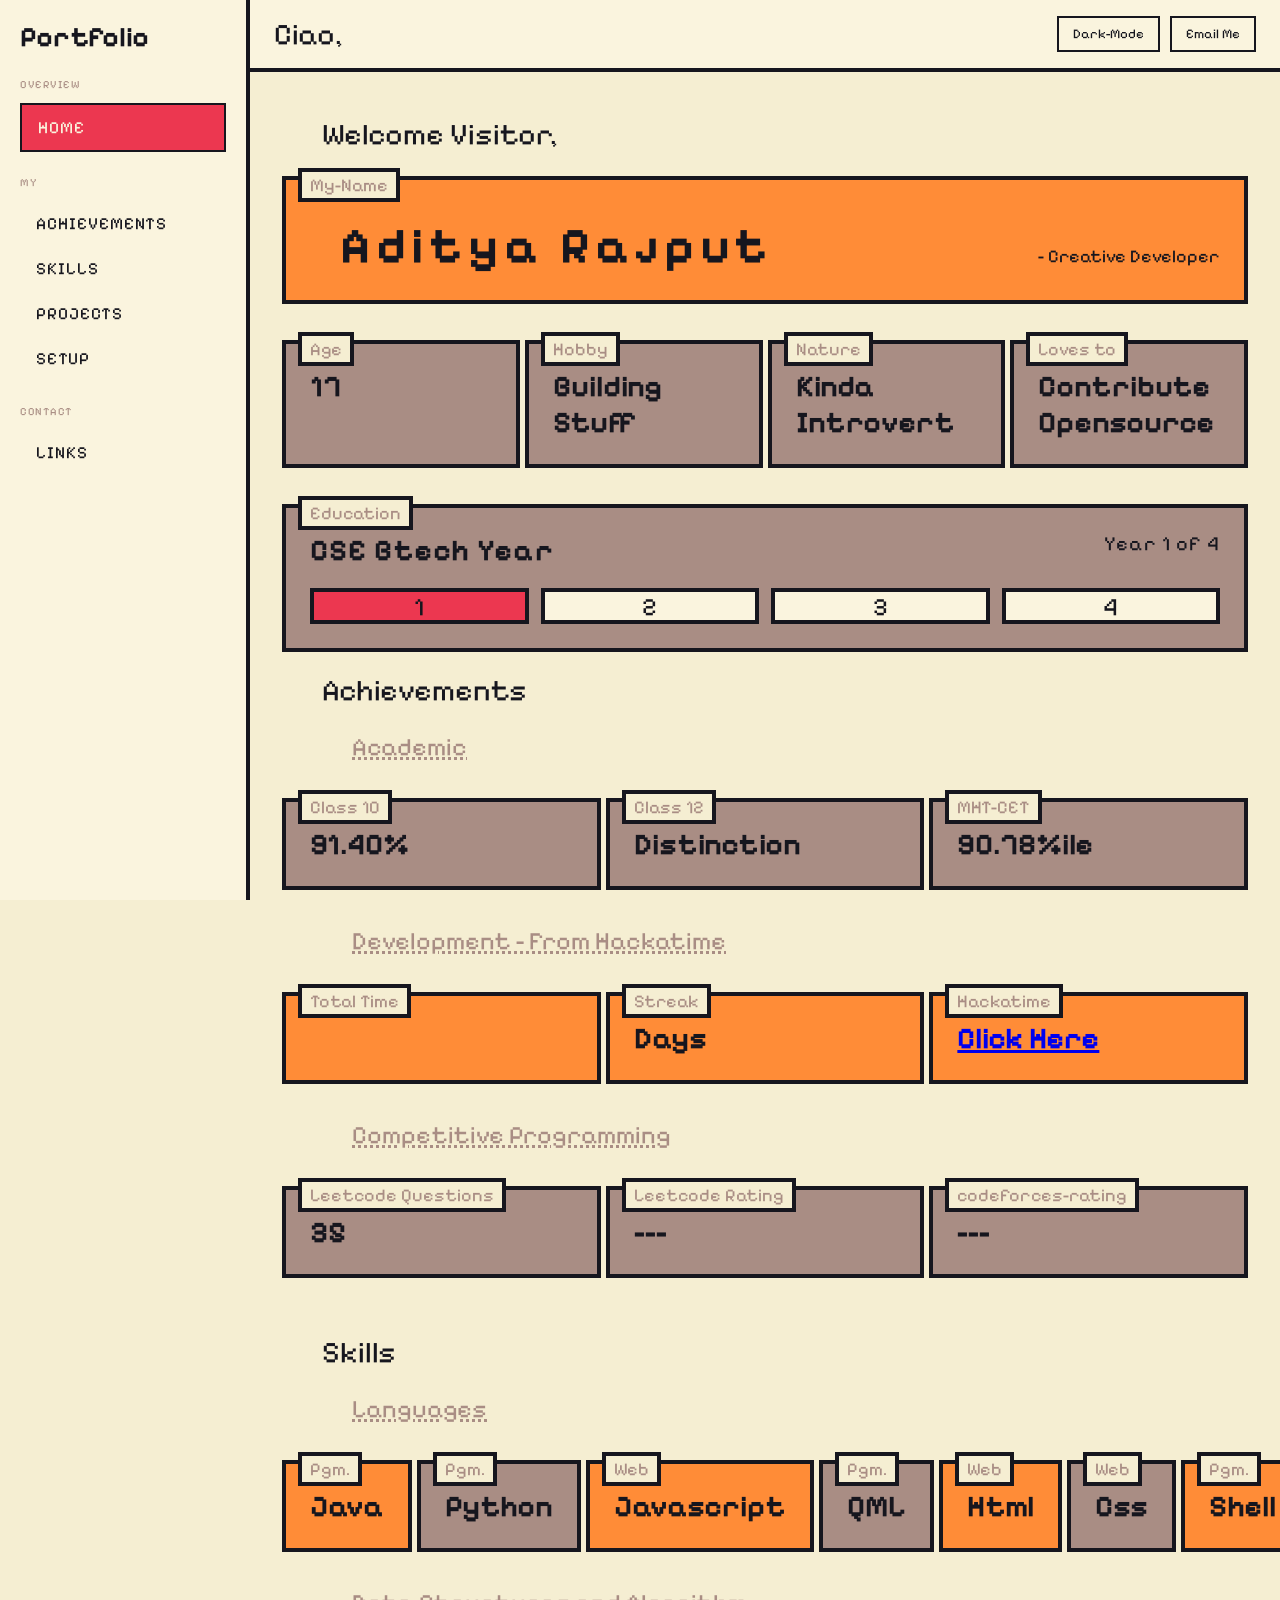
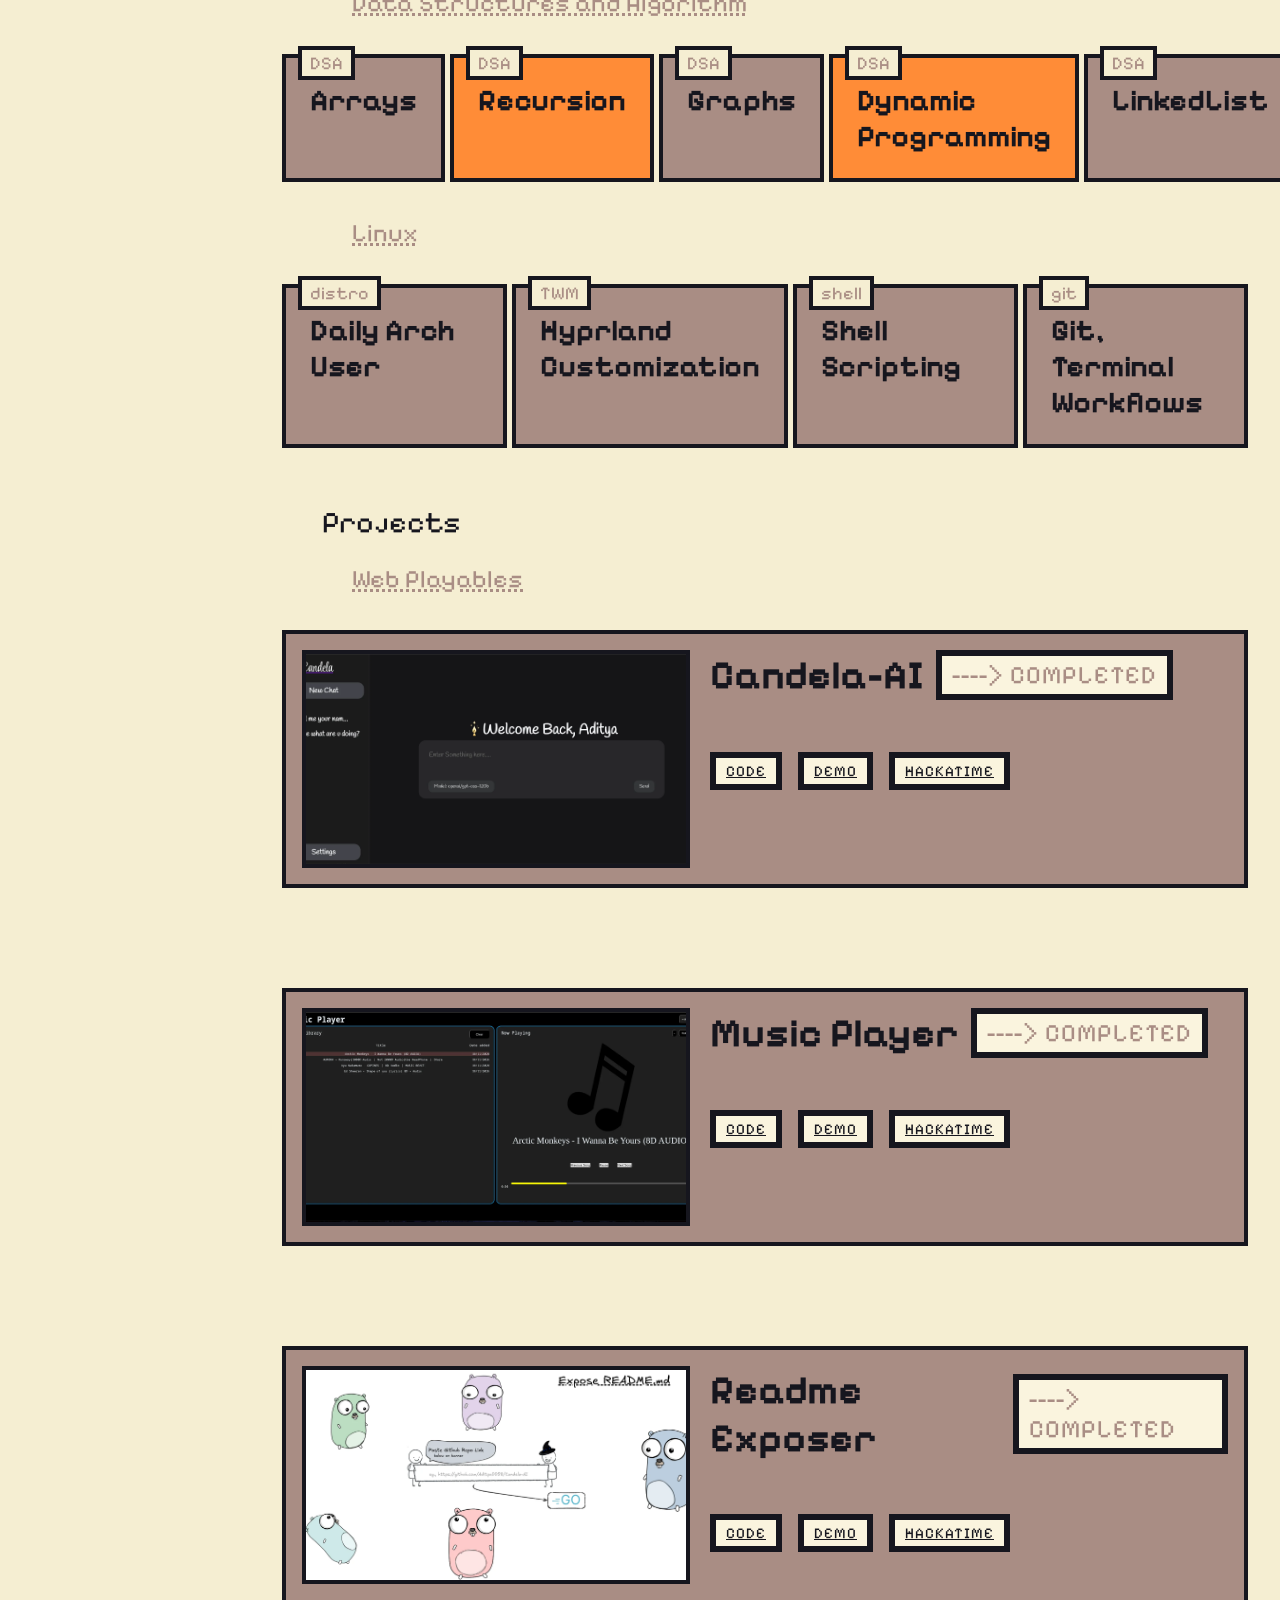
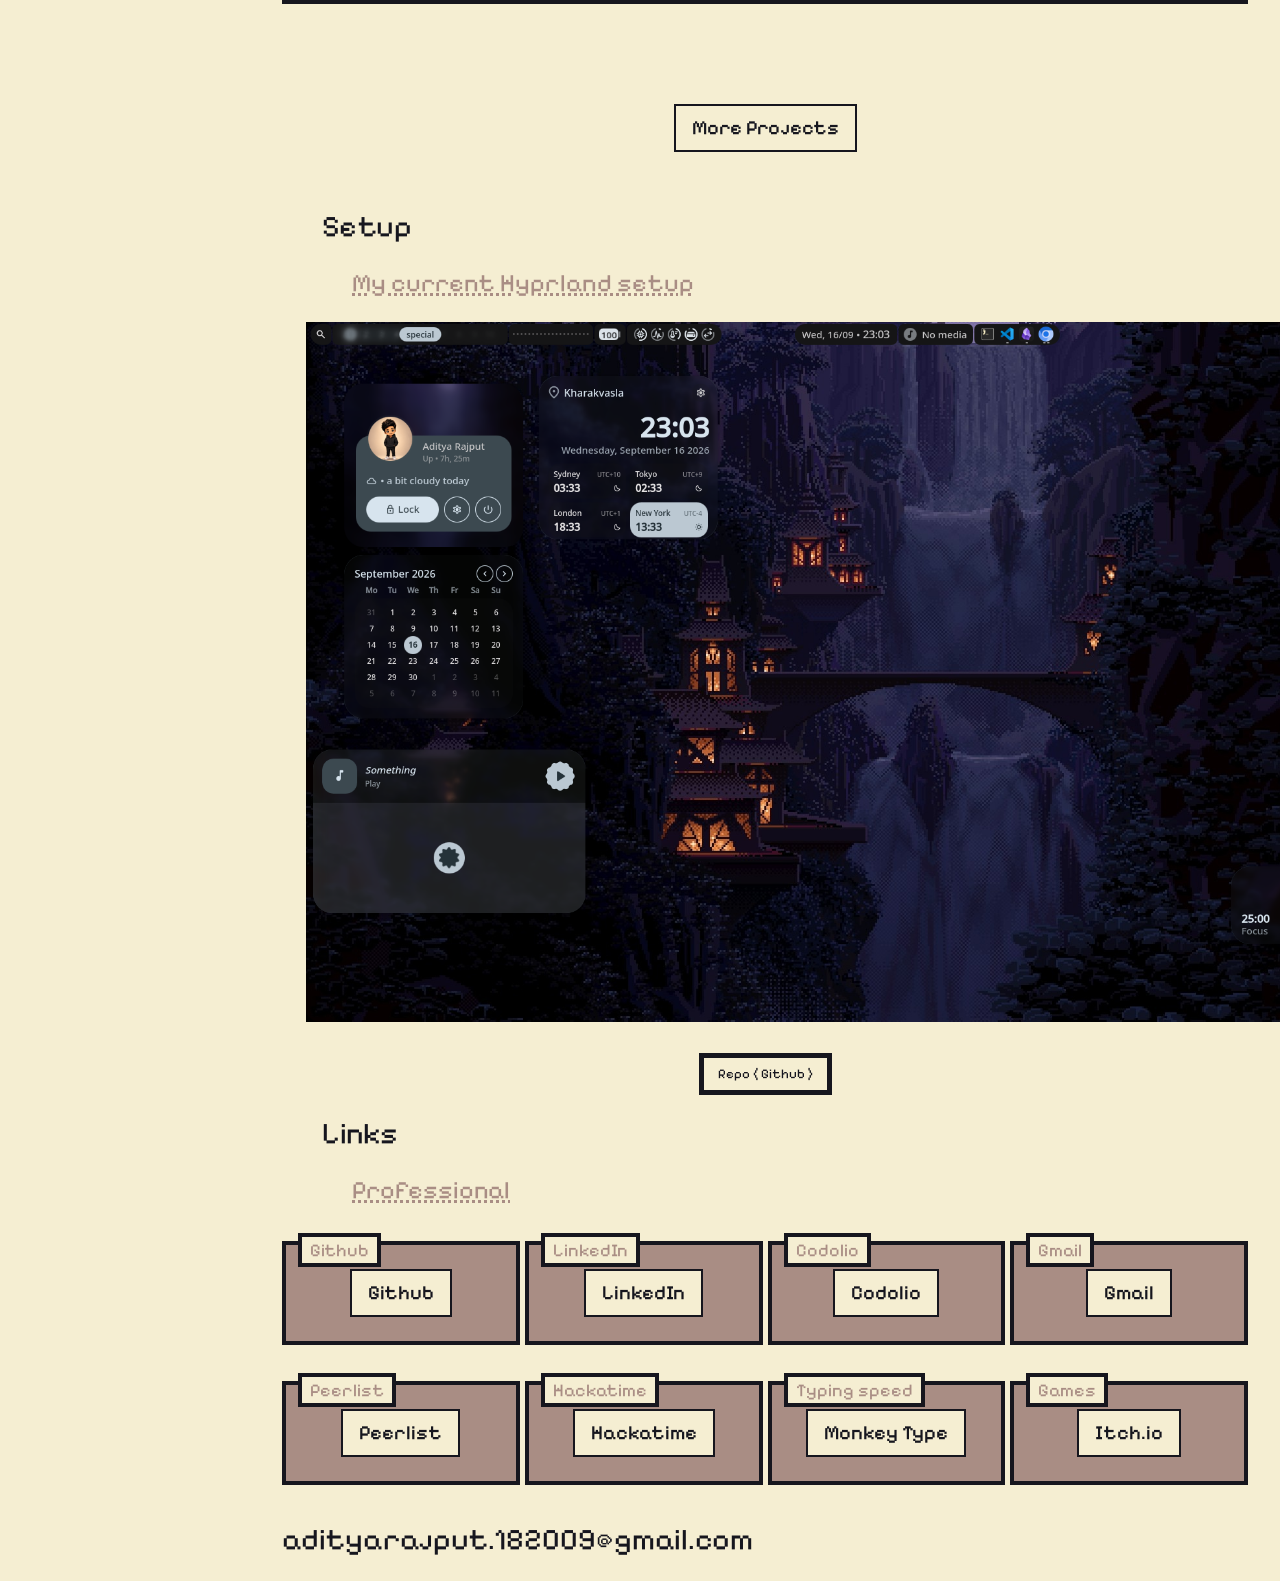
==== commit eb6fac98: "added more professional links and deleted whatsapp number from footer" ====
--- a/index.html
+++ b/index.html
@@ -407,8 +407,7 @@
                 </div>
             </div>
             <div class="footer">
-                <div class="gmail">adityarajput.182009@gmail.com</div>   
-                <div class="whatsapp">Whatsapp --> 8446585968</div>   
+                <div class="gmail">adityarajput.182009@gmail.com</div>  
             </div>
         </section>
     </div>
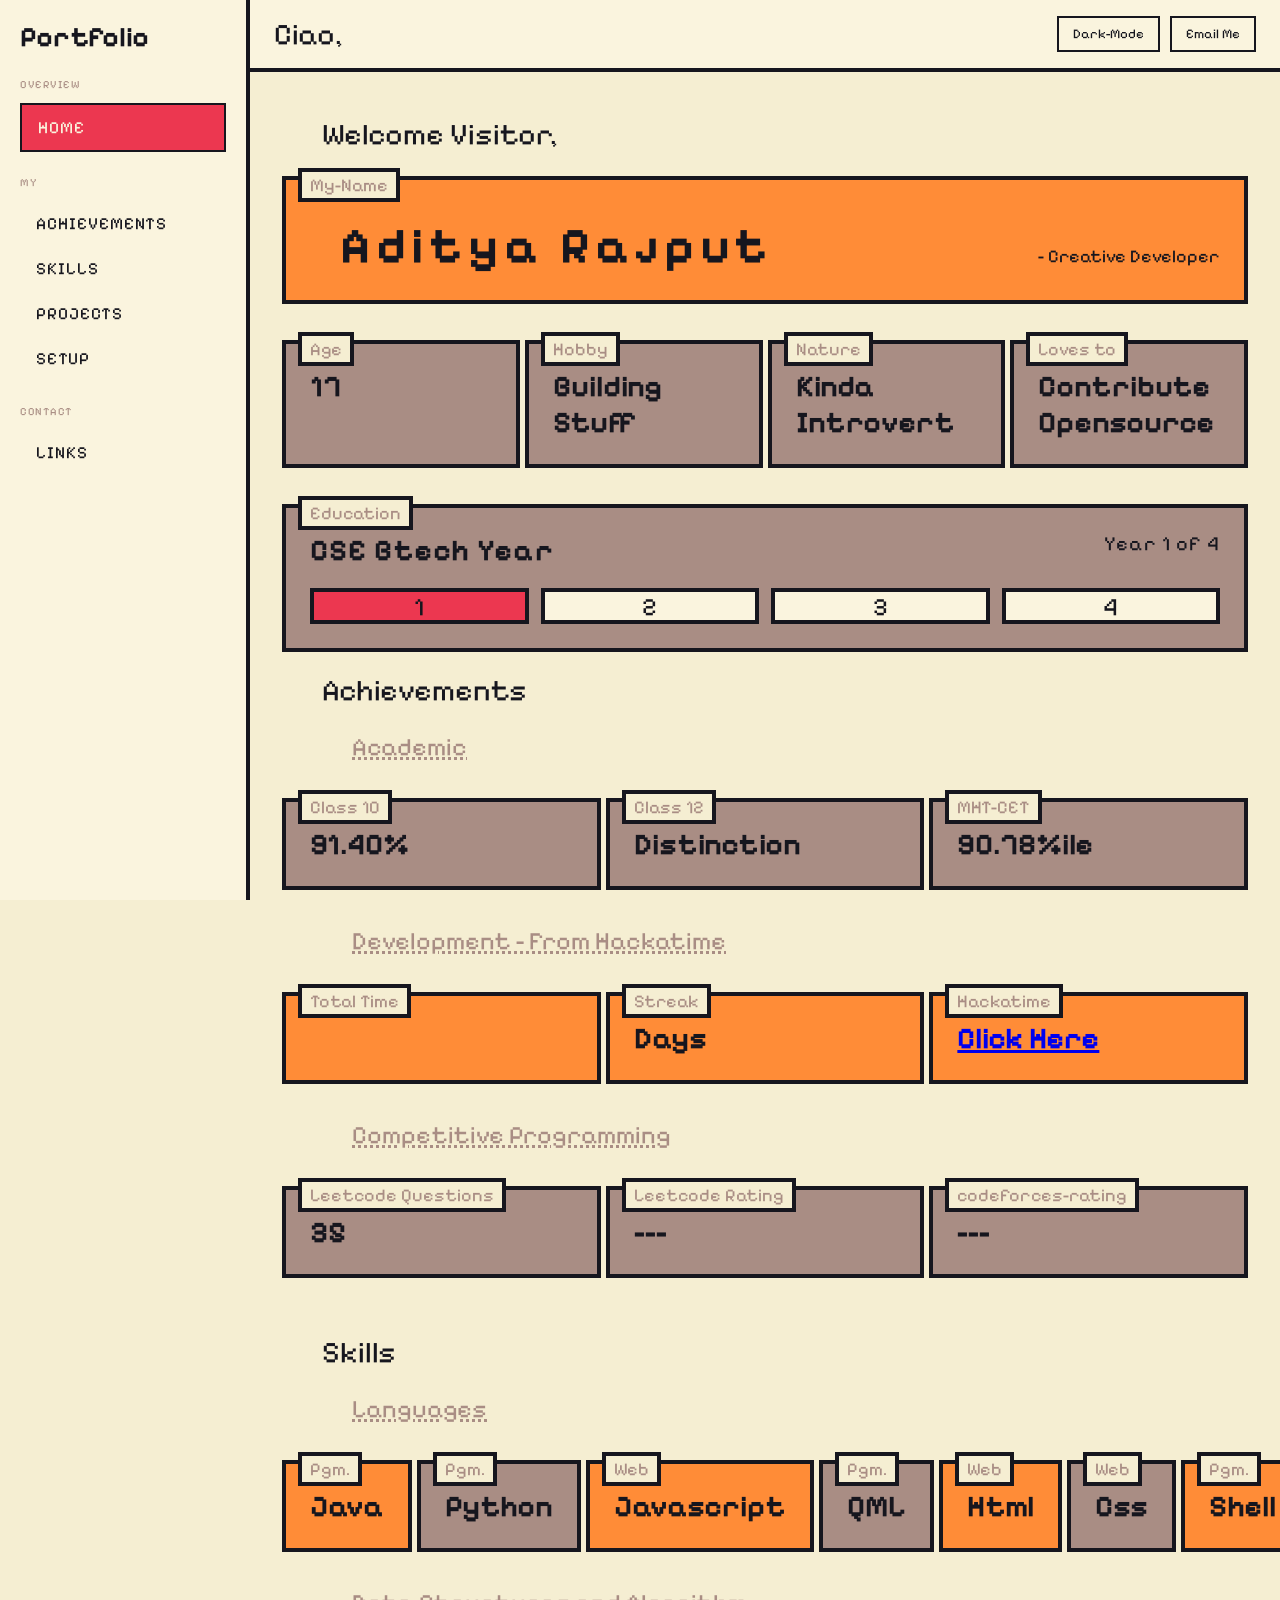
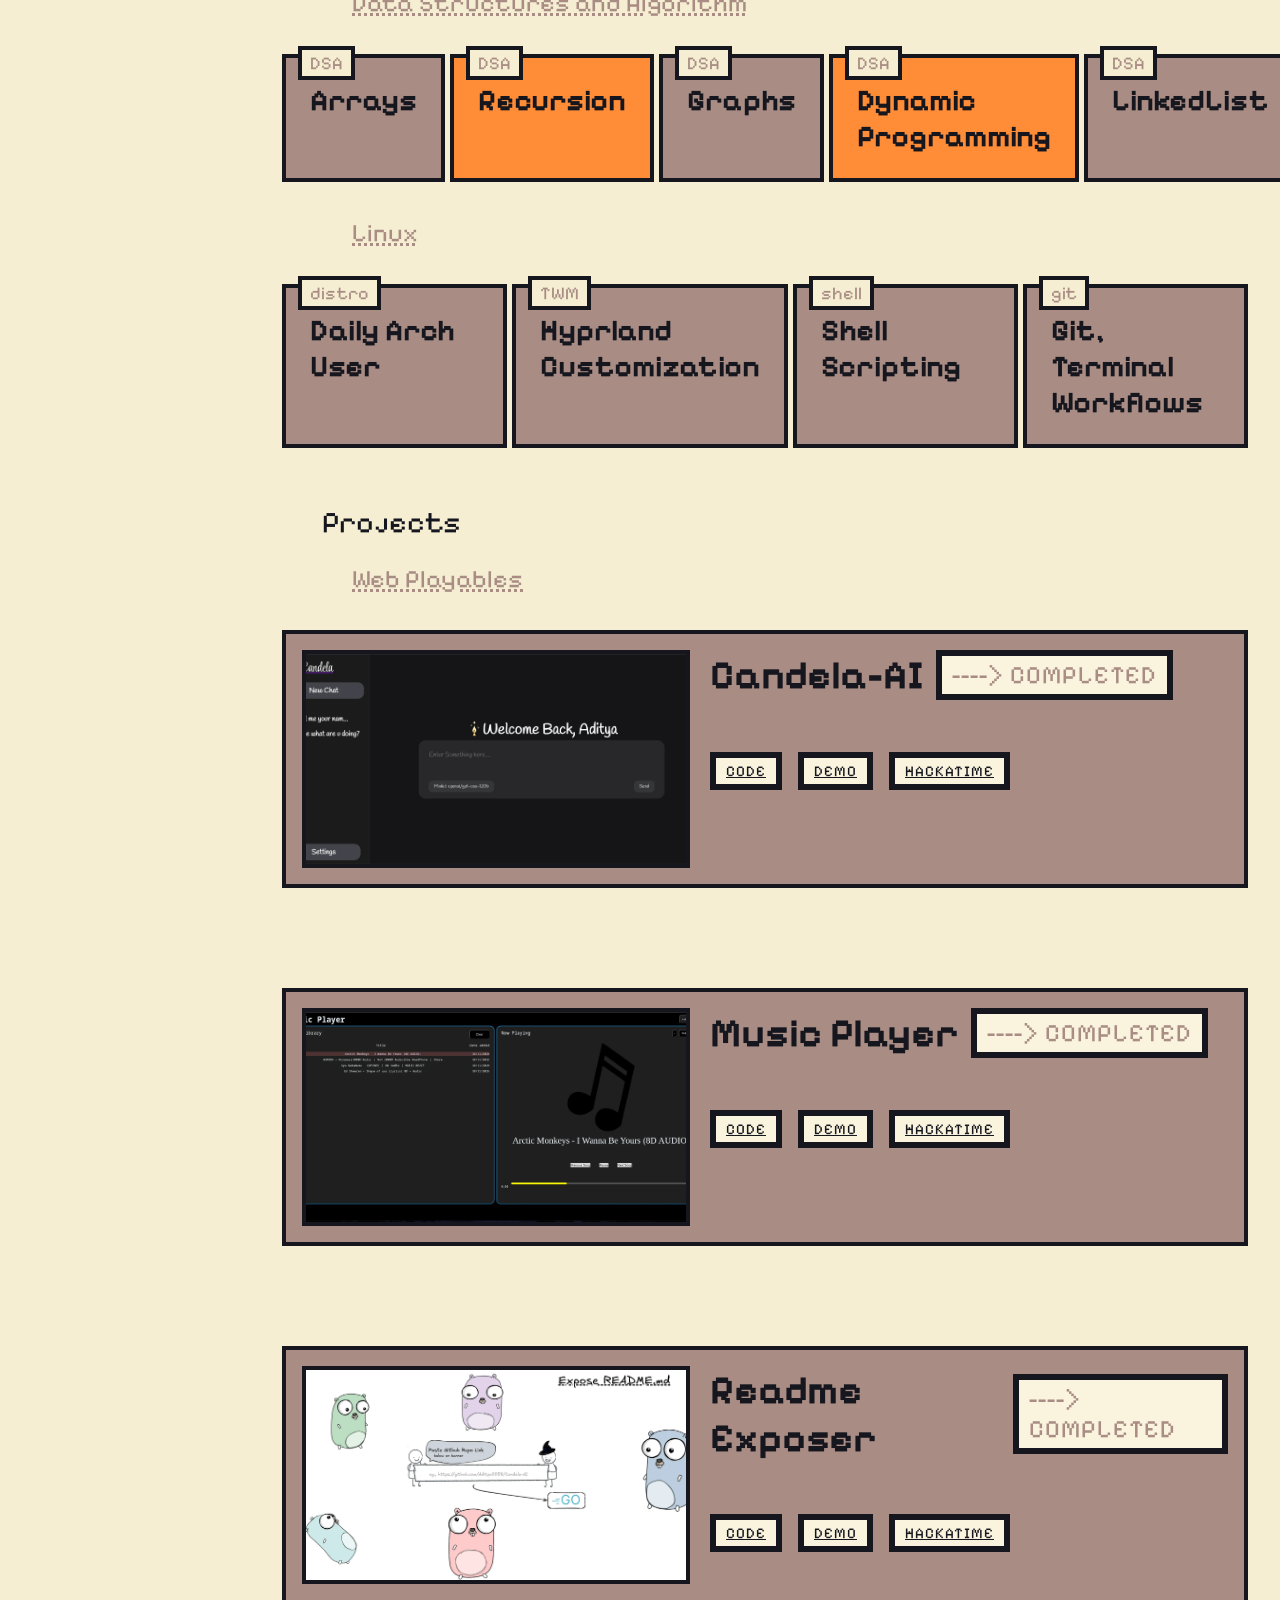
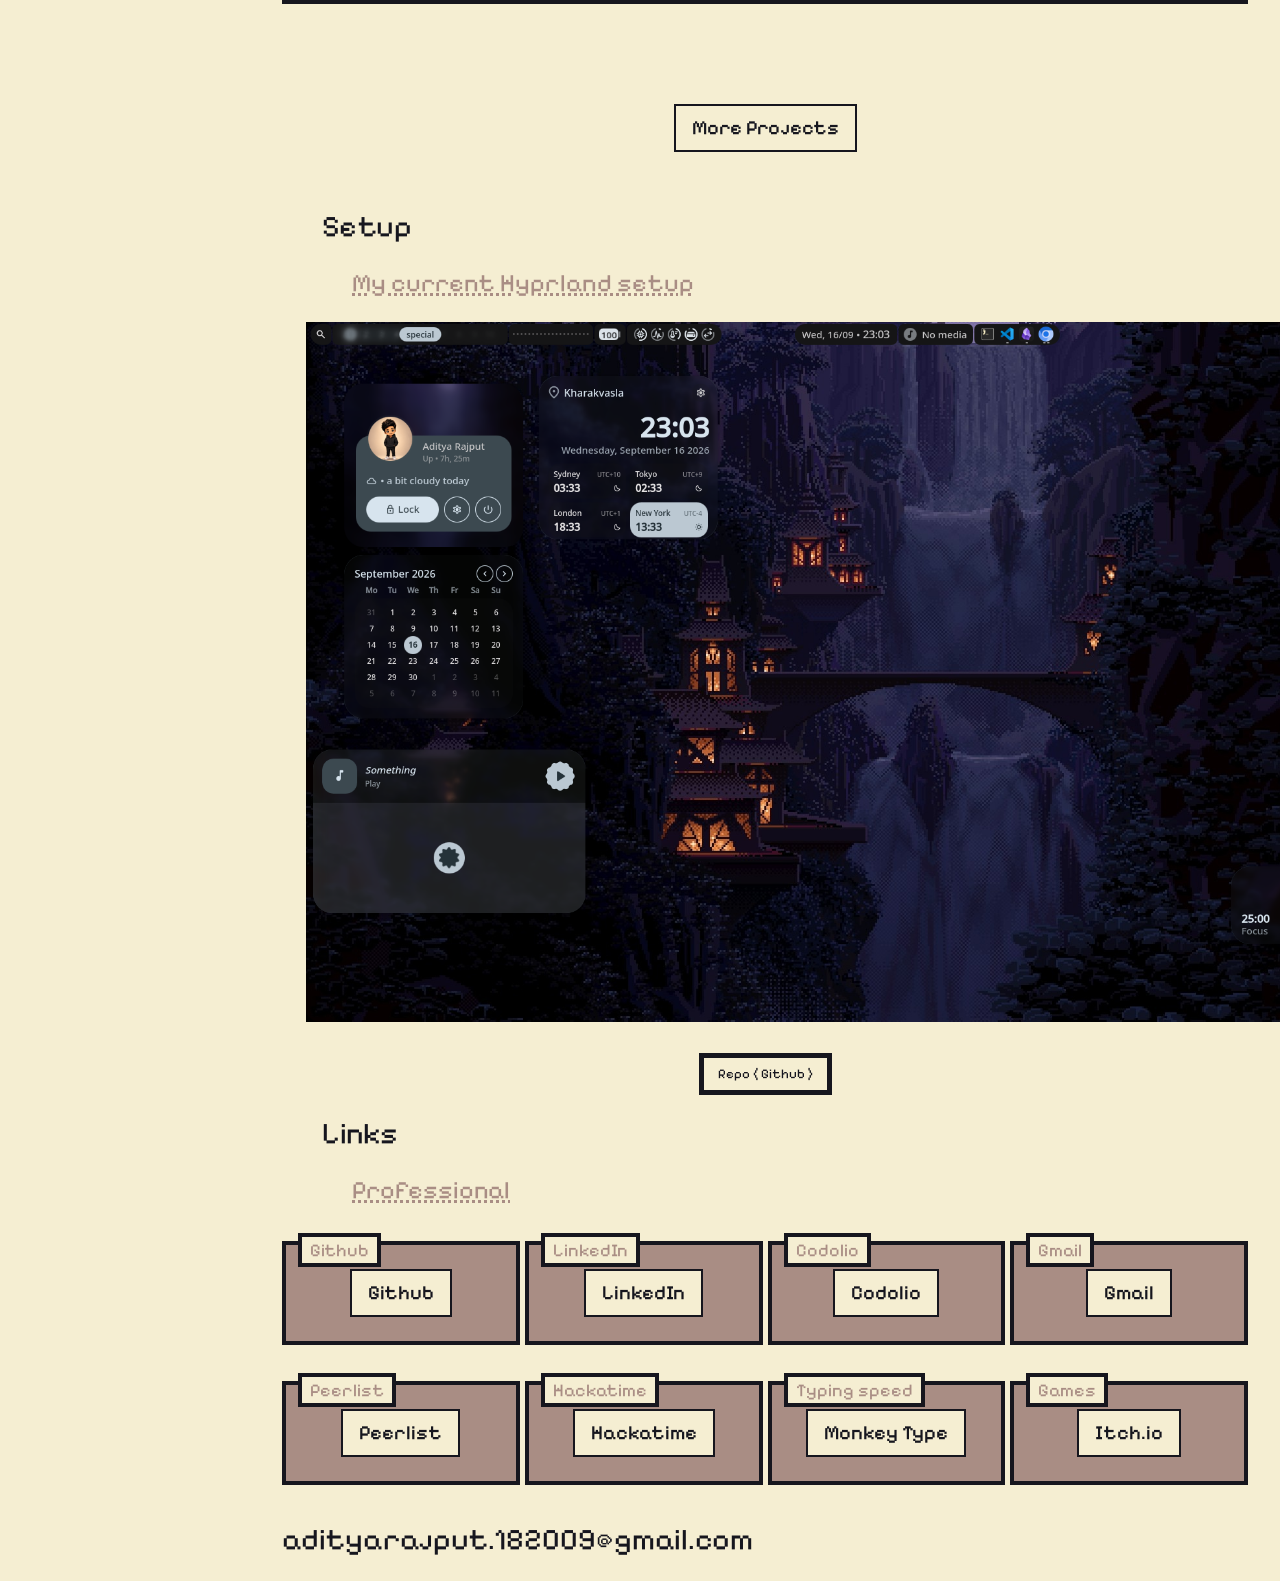
==== commit 2db24a86: "made projects page responsive on mobile" ====
--- a/index.html
+++ b/index.html
@@ -334,7 +334,7 @@
                 </div>
                 
                 <div class="more-projects-btn">
-                        <a href="projects.html" target="_blank"><button class="project-btn">More Projects</button></a>
+                        <a href="projects.html" ><button class="project-btn">More Projects</button></a>
                 </div>
             </div>
 
@@ -407,7 +407,7 @@
                 </div>
             </div>
             <div class="footer">
-                <div class="gmail">adityarajput.182009@gmail.com</div>  
+                <div class="gmail">adityarajput.182009@gmail.com</div> 
             </div>
         </section>
     </div>
--- a/style.css
+++ b/style.css
@@ -406,4 +406,192 @@
     display: flex;
     align-items: center;
     justify-content: center;
-}+}
+/* Mobile Responsive sidebar  */
+@media (max-width: 768px){
+    .sidebar{
+        width: 100%;
+        height: auto;
+        position: relative;
+        border-right: none;
+        border-bottom: var(--border-width) solid var(--ink);
+        padding: 12px 16px;
+    }
+    .logo{
+        font-size: 24px;
+    }
+    .section-label{
+        display: none;
+    }
+    .sidebar nav ul {
+        display: flex;
+        flex-wrap: wrap;
+        gap: 4px;
+    }
+    .sidebar nav a{
+        font-size: 14px;
+        padding: 8px 10px;
+    }
+    .sidebar nav a:hover{
+        transform: none;
+    }
+    .top-bar, .main-content{
+        margin-left: 0;
+    }
+    .top-bar{
+        padding: 12px 16px;
+    }
+    .main-content{
+        padding: 20px 16px;
+    }
+    .info-cards{
+        flex-direction: column;
+        gap: 16px;
+        margin-top: 28px;
+        margin-bottom: 28px;
+    }
+    .info-cards .card{
+        width: 100%;
+        box-sizing: border-box;
+    }
+    .card-content .my-name{
+        font-size: 32px;
+        padding-left: 10px;
+        letter-spacing: 2px;
+    }
+    .card-content .about{
+        font-size: 15px;
+        padding-left: 10px;
+    }
+    .my-name-card .card-content{
+        flex-wrap: wrap;
+        gap: 8px;
+    }
+    .page-heading{
+        font-size: 26px;
+        padding-left: 10px;
+        padding-top: 16px;
+        margin-bottom: 20px;
+    }
+    .section-title{
+        font-size: 20px;
+        padding-left: 10px;
+    }
+    .card-label{
+        font-size: 15px;
+    }
+    .btech-year-card-header{
+        flex-direction: column;
+        gap: 8px;
+        font-size: 20px;
+    }
+    .btech-year-segments {
+        grid-template-columns: repeat(2, 1fr);
+        gap: 8px;
+    }
+    .segment, .segment-filled{
+        height: 32px;
+    }
+    .projects-cards{
+        gap: 40px;
+    }
+    .project{
+        flex-direction: column;
+        gap: 16px;
+        padding: 12px;
+    }
+    .project-thumbnail{
+        width: 100%;
+        height: auto;
+        aspect-ratio: 16/9;
+        box-sizing: border-box;
+    }
+    .project-body{
+        gap: 24px;
+    }
+    .project-title-row{
+        flex-direction: column;
+        align-items: flex-start;
+        gap: 10px;
+    }
+    .project-name{
+        font-size: 30px;
+    }
+    .project-status{
+        font-size: 16px;
+        border-width: 4px;
+        padding: 4px, 8px;;
+    }
+    .setup-page{
+        width: 100%;
+        height: auto;
+        max-width: 100%;
+    }
+    .screenshots-setup{
+        padding: 12px 0px;
+        overflow: hidden;
+    }
+    .top-bar{
+        flex-direction: column;
+        align-items: stretch;
+        gap: 12px;
+    }
+    .top-bar .welcome{
+        font-size: 14px;
+    }
+    .top-bar .top-actions{
+        display: flex;
+        flex-wrap: wrap;
+        gap: 8px;
+    }
+    .footer{
+        flex-direction: column;
+        gap: 20px;
+        padding: 20px 10px;
+        text-align: center;
+        
+    }
+    .footer .gmail{
+        font-size: 20px;
+    }
+    .skills-page .info-cards{
+        flex-direction: column;
+    }
+    .skills-page .card{
+        width: 100%;
+        box-sizing: border-box;
+    }
+    .link-page .info-cards{
+        flex-direction: column;
+    }
+    .link-page .cards{
+        width: 100%;
+        box-sizing: border-box;
+    }
+    .link-page .card-content{
+        overflow-wrap: anywhere;
+    }
+    .project-link-button{
+        padding: 8px 12px;
+        min-height: 20px;
+    }
+}
+
+@media (max-width:480px){
+    .card{
+        padding: 16px;
+    }
+    .card-content .my-name{
+        font-size: 27px;
+        letter-spacing: 1px;
+    }
+    .card-content .about{
+        font-size: 14px;
+    }
+}
+
+html,
+body {
+  max-width: 100%;
+  overflow-x: hidden;
+}
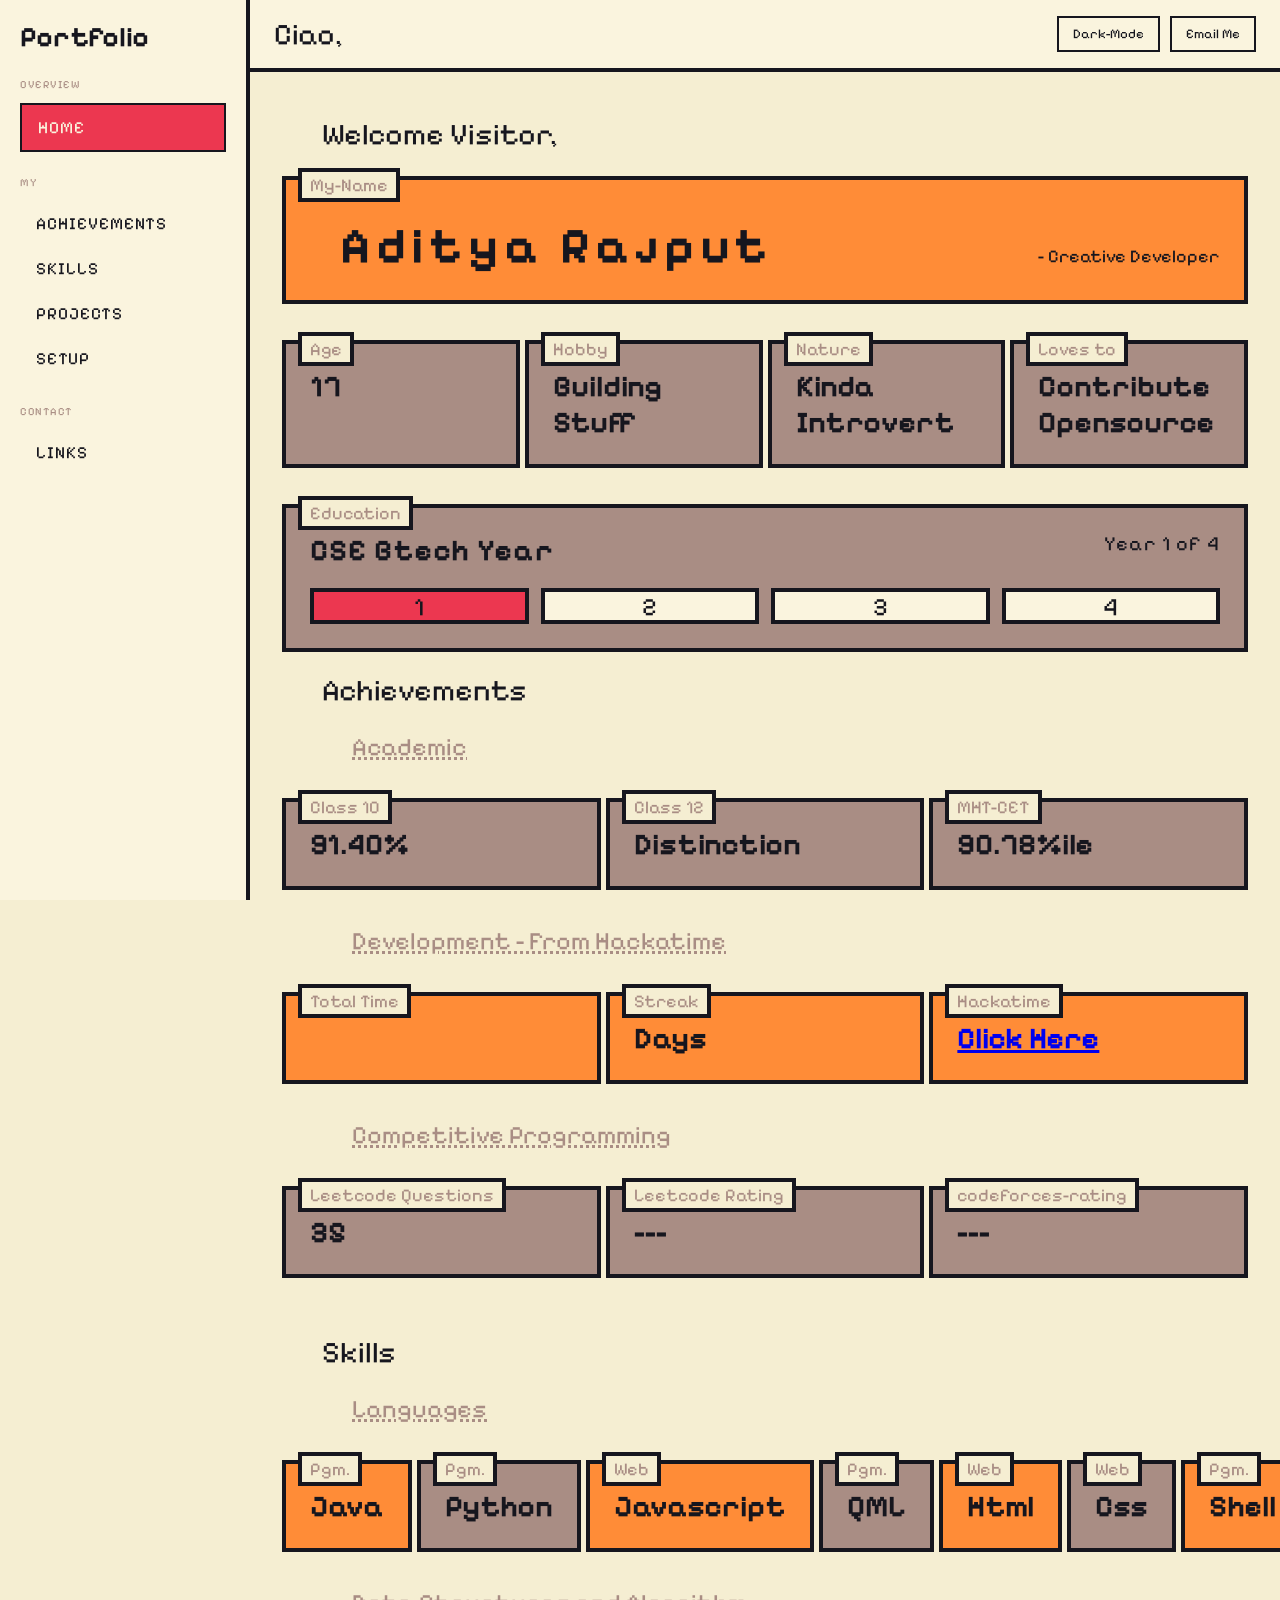
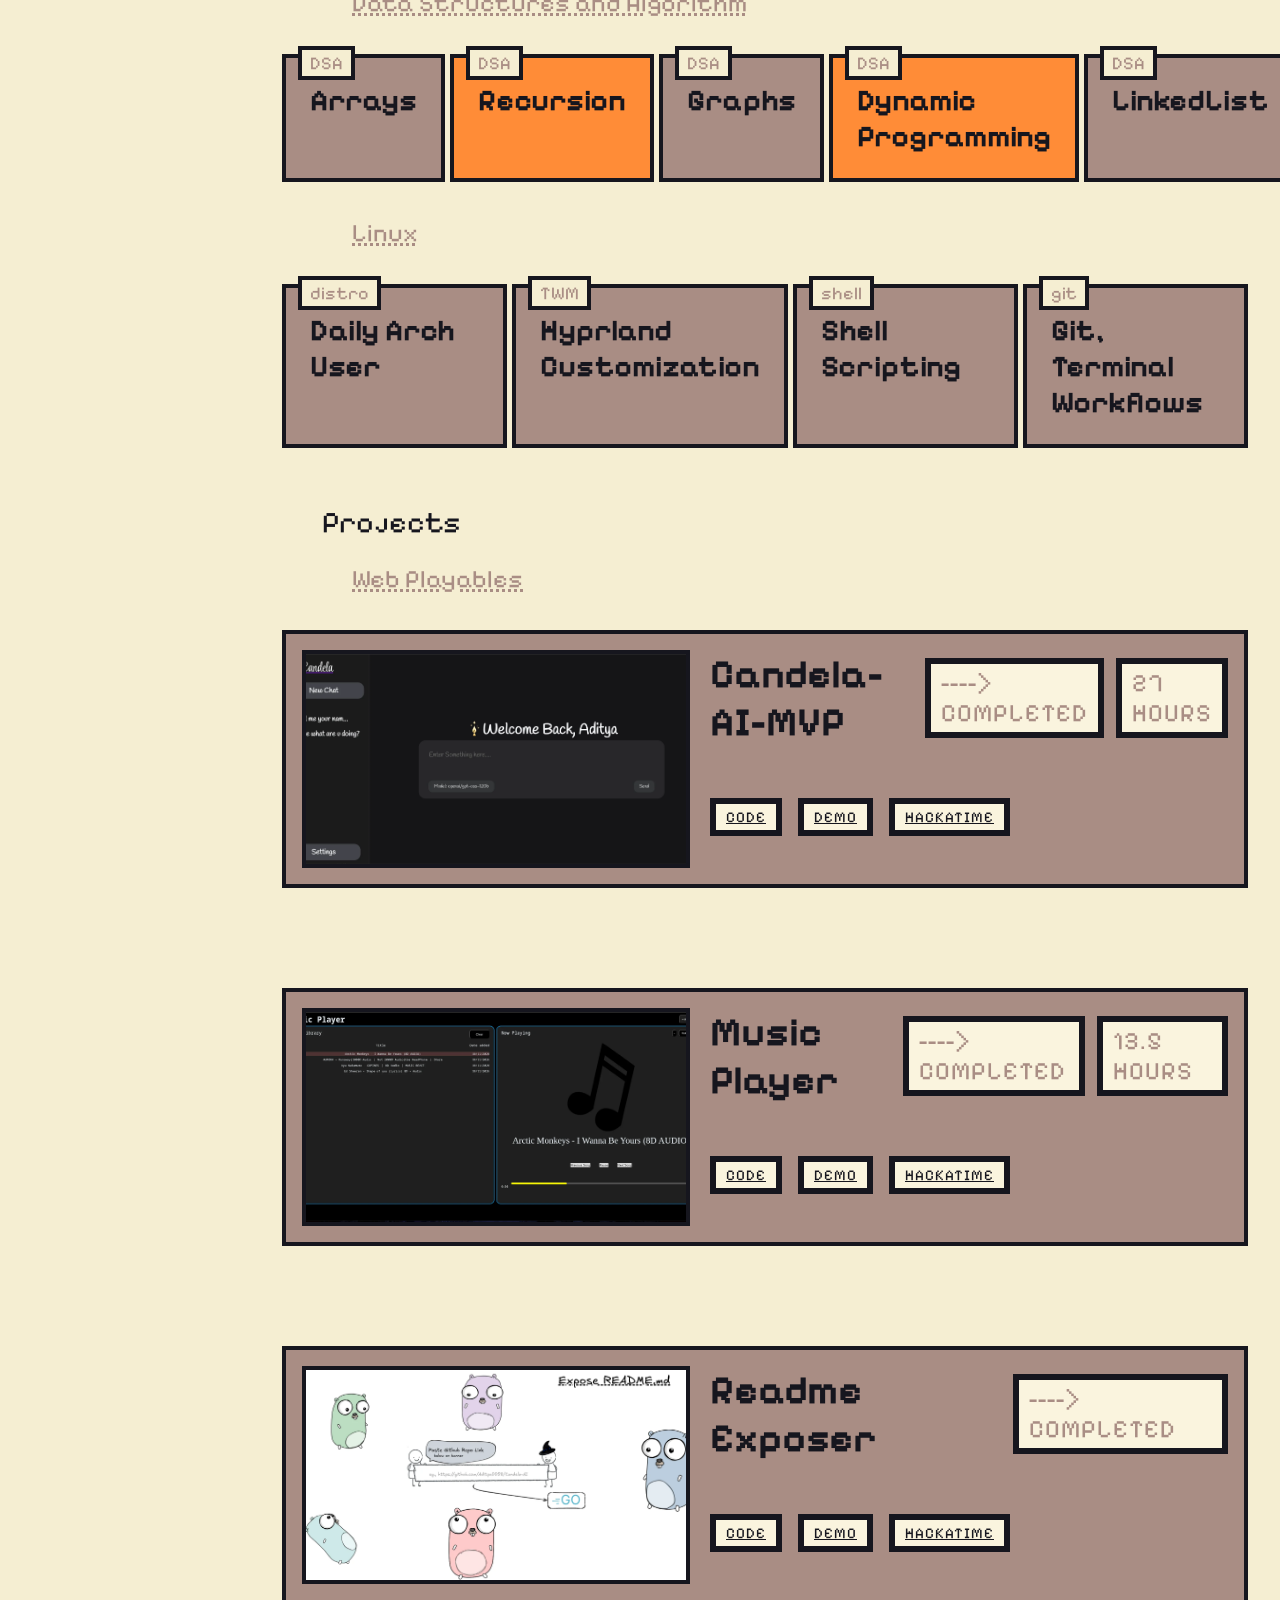
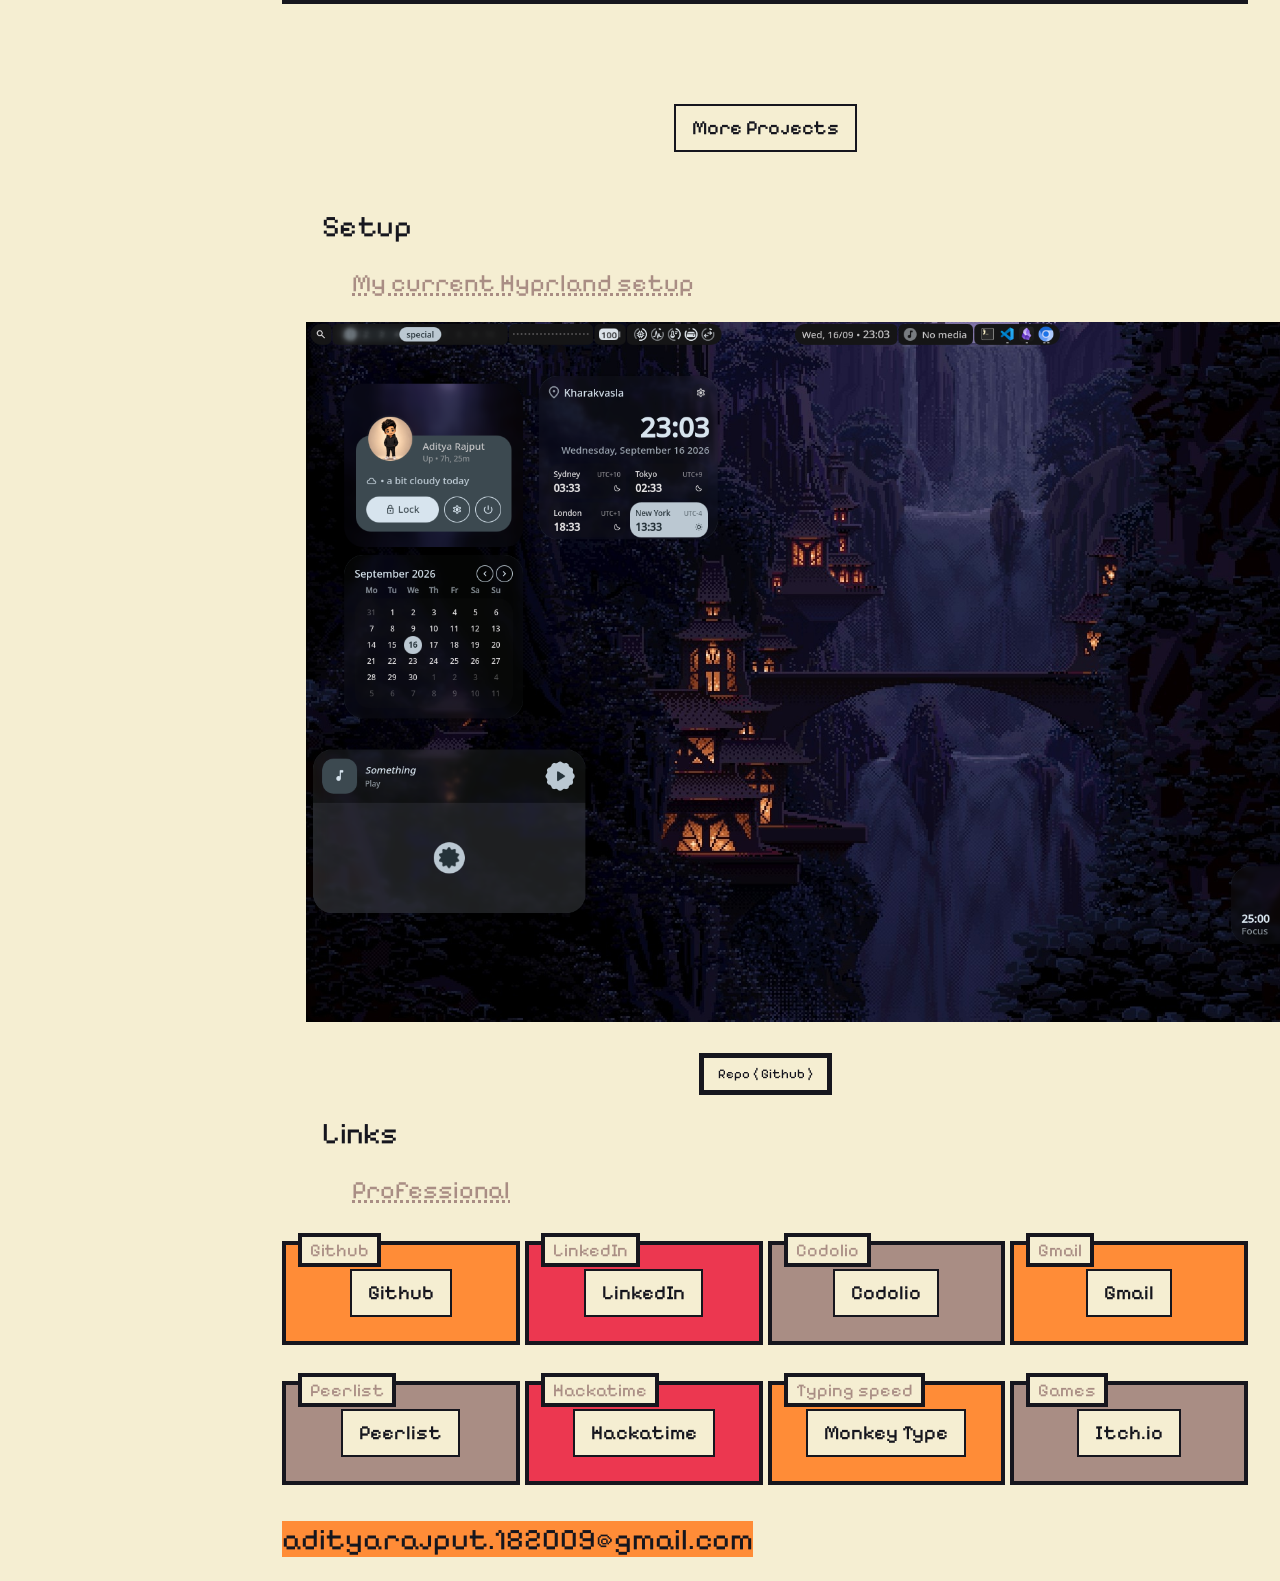
==== commit d4d963aa: "fixed double quotes issue interfering calass and target attributes of cards on home page" ====
--- a/index.html
+++ b/index.html
@@ -290,12 +290,13 @@
                     </div>
                     <div class="project-body">
                         <div class="project-title-row">
-                            <h3 class="project-name">Candela-AI</h3>
+                            <h3 class="project-name">Candela-AI-MVP</h3>
                             <span class="project-status"> ----> Completed</span>
+                            <span class="project-hours"> 27 hours</span>
                         </div>
                         <div class="project-links">
-                            <a href="https://github.com/Aditya0058/Candela-AI" class="project-link-button" target="_blank">Code</a>
-                            <a href="https://candela-ai-frontend.vercel.app/" class="project-link-button" target="_blank">Demo</a>
+                            <a href="https://github.com/Aditya0058/Candela-Agent-MVP" class="project-link-button" target="_blank">Code</a>
+                            <a href="https://candela-agent-mvp.vercel.app/home" class="project-link-button" target="_blank">Demo</a>
                             <a href="https://hackatime.hackclub.com/@adityarajput/project/Candela-Agent" class="project-link-button" target="_blank">Hackatime</a>
                         </div>
                     </div>
@@ -308,11 +309,12 @@
                         <div class="project-title-row">
                             <h3 class="project-name">Music Player</h3>
                             <span class="project-status"> ----> Completed</span>
+                            <span class="project-hours"> 13.5 hours</span>
                         </div>
                         <div class="project-links">
                             <a href="https://github.com/Aditya0058/Music-Player" class="project-link-button" target="_blank">Code</a>
                             <a href="https://music-player-tau-cyan.vercel.app/" class="project-link-button" target="_blank">Demo</a>
-                            <a href="https://hackatime.hackclub.com/@adityarajput/project/Music+Player" class="project-link-button target="_blank"">Hackatime</a>
+                            <a href="https://hackatime.hackclub.com/@adityarajput/project/Music+Player" class="project-link-button" target="_blank">Hackatime</a>
                         </div>
                     </div>
                 </div>
@@ -326,9 +328,9 @@
                             <span class="project-status"> ----> Completed</span>
                         </div>
                         <div class="project-links">
-                            <a href="https://github.com/Aditya0058/Readme-Exposer" class="project-link-button target="_blank"">Code</a>
-                            <a href="https://readme-exposer-frontend.vercel.app" class="project-link-button target="_blank"">Demo</a>
-                            <a href="https://hackatime.hackclub.com/@adityarajput/project/Readme-Exposer" class="project-link-button target="_blank"">Hackatime</a>
+                            <a href="https://github.com/Aditya0058/Readme-Exposer" class="project-link-button" target="_blank">Code</a>
+                            <a href="https://readme-exposer-frontend.vercel.app" class="project-link-button" target="_blank">Demo</a>
+                            <a href="https://hackatime.hackclub.com/@adityarajput/project/Readme-Exposer" class="project-link-button" target="_blank">Hackatime</a>
                         </div>
                     </div>
                 </div>
--- a/style.css
+++ b/style.css
@@ -302,6 +302,16 @@
     border:6px solid var(--ink);
     background-color: var(--bg-panel);
 }
+.project-hours{
+    font-family: var(--pixel-font);
+    font-size: 25px;
+    color: var(--muted);
+    letter-spacing: 1px;
+    text-transform: uppercase;
+    padding: 4px 10px;
+    border:6px solid var(--ink);
+    background-color: var(--bg-panel);
+}
 .project-link-button{
     font-family: var(--pixel-font);
     font-size: 15px;
@@ -407,6 +417,13 @@
     align-items: center;
     justify-content: center;
 }
+.Github, .gmail, .Monkey-Type{
+    background-color: var(--gold);
+}
+.LinkedIn, .Hackatime{
+    background-color: var(--brand-red);
+}
+
 /* Mobile Responsive sidebar  */
 @media (max-width: 768px){
     .sidebar{
@@ -522,6 +539,11 @@
         border-width: 4px;
         padding: 4px, 8px;;
     }
+    .project-hours{
+        font-size: 16px;
+        border-width: 4px;
+        padding: 4px 8px;
+    }
     .setup-page{
         width: 100%;
         height: auto;
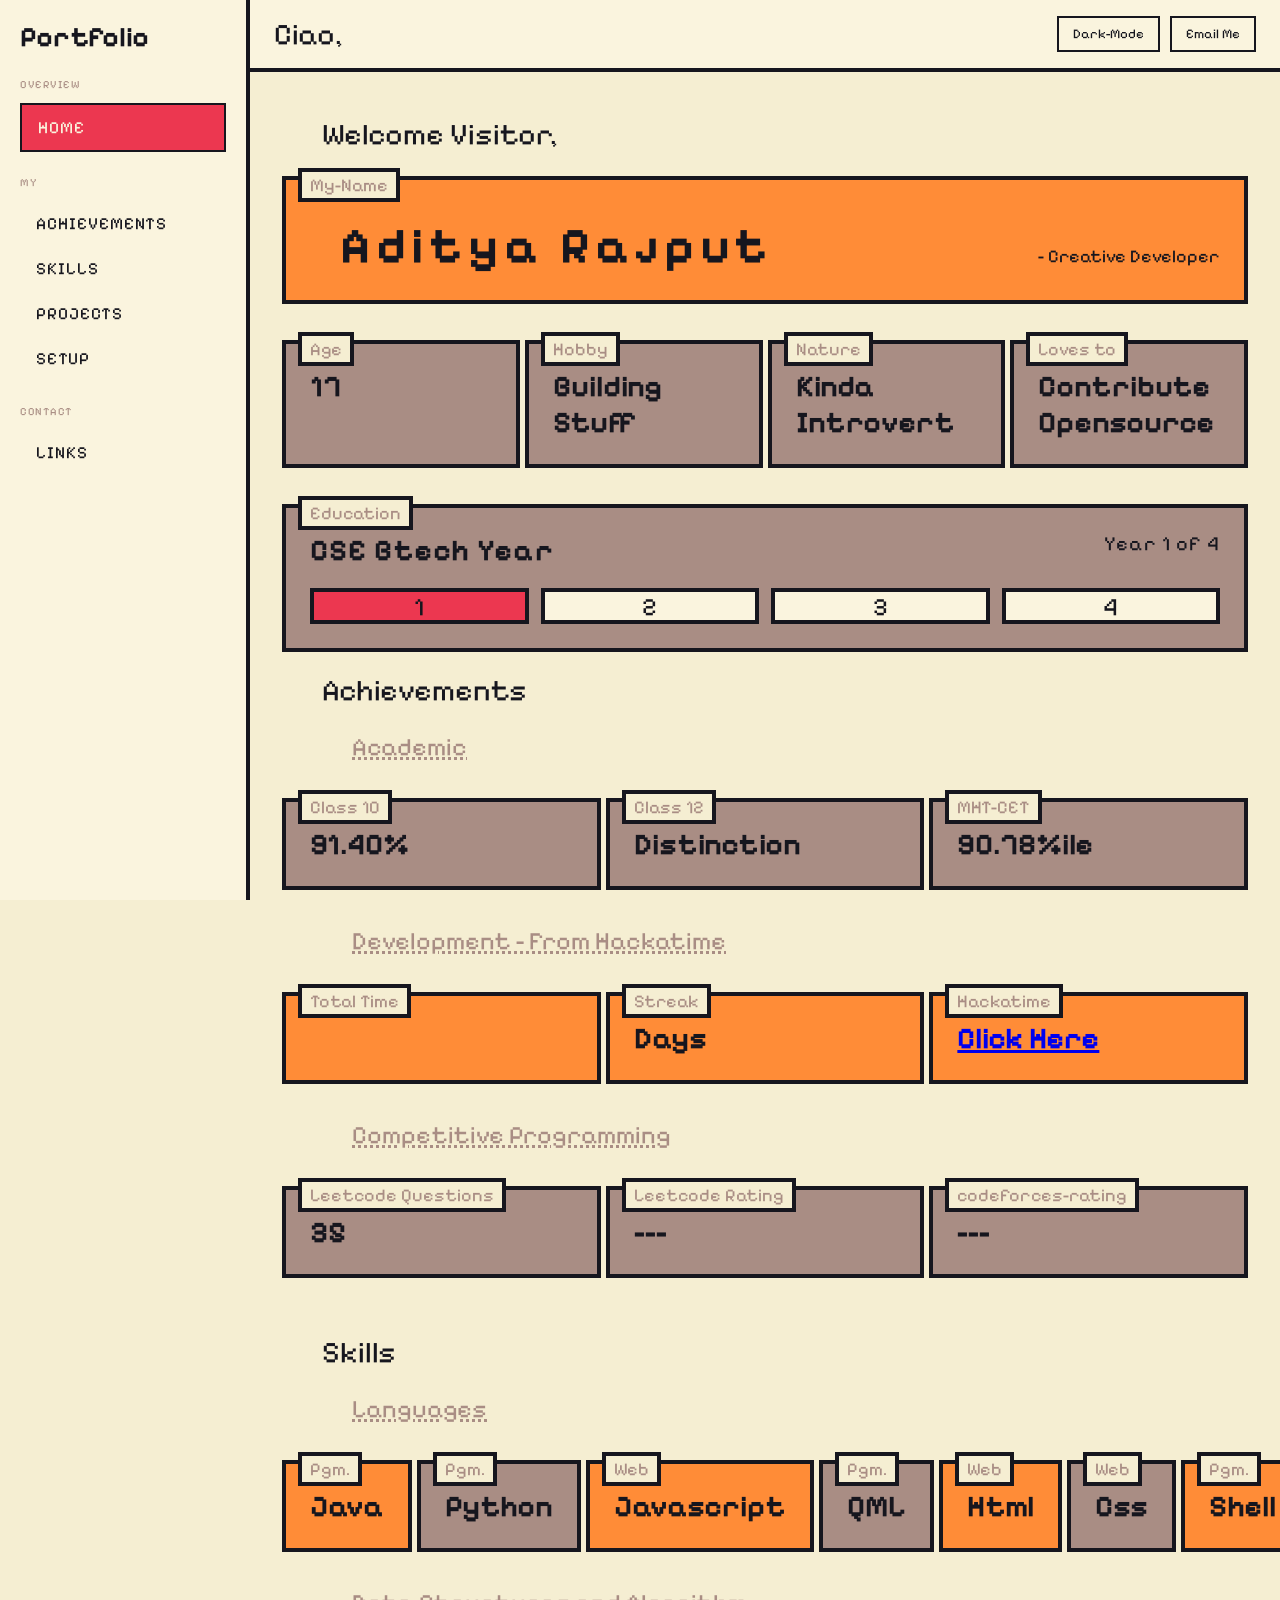
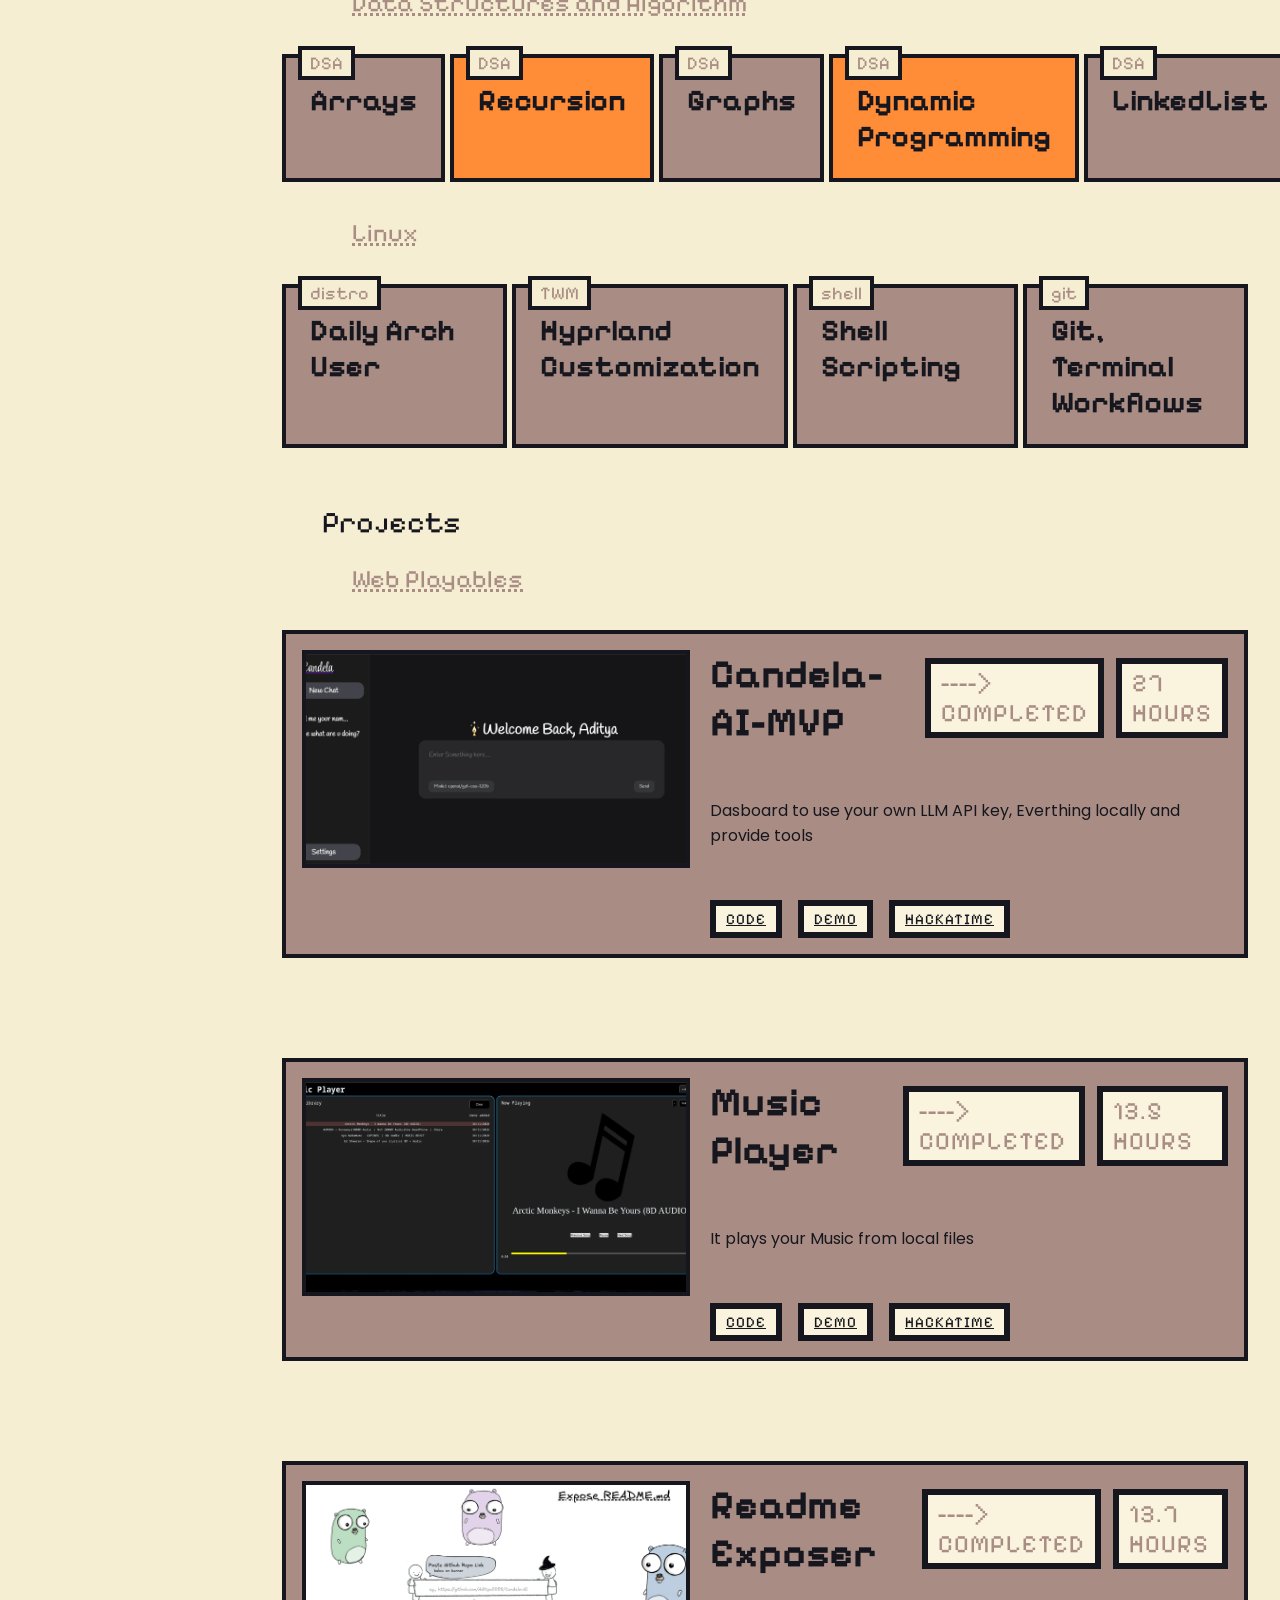
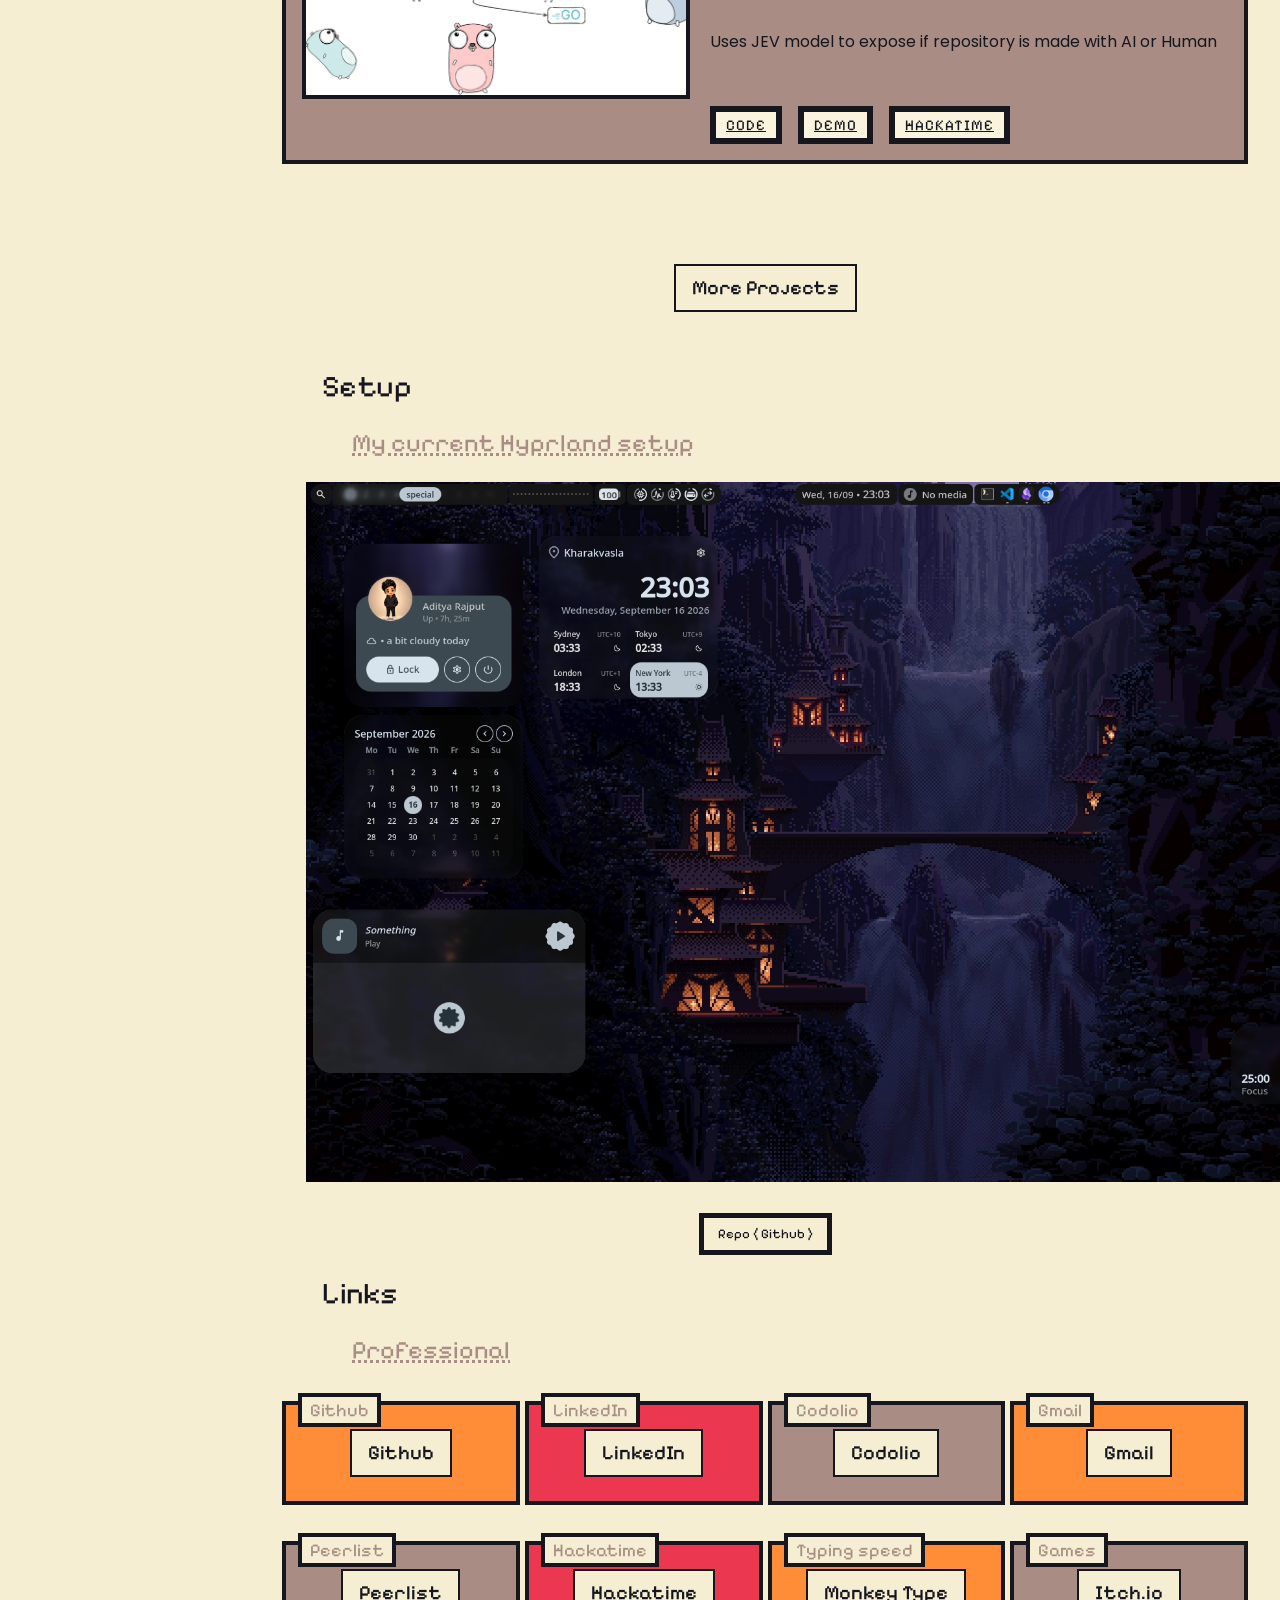
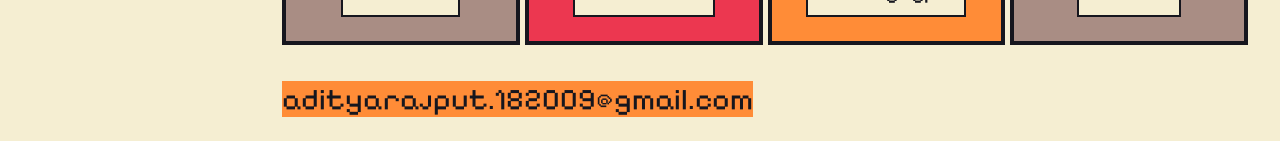
==== commit 6ced7f05: "fixed the bug of top bar in moblie of position" ====
--- a/index.html
+++ b/index.html
@@ -294,6 +294,7 @@
                             <span class="project-status"> ----> Completed</span>
                             <span class="project-hours"> 27 hours</span>
                         </div>
+                        <span class="project-description">Dasboard to use your own LLM API key, Everthing locally and provide tools</span>
                         <div class="project-links">
                             <a href="https://github.com/Aditya0058/Candela-Agent-MVP" class="project-link-button" target="_blank">Code</a>
                             <a href="https://candela-agent-mvp.vercel.app/home" class="project-link-button" target="_blank">Demo</a>
@@ -311,6 +312,7 @@
                             <span class="project-status"> ----> Completed</span>
                             <span class="project-hours"> 13.5 hours</span>
                         </div>
+                        <span class="project-description">It plays your Music from local files</span>
                         <div class="project-links">
                             <a href="https://github.com/Aditya0058/Music-Player" class="project-link-button" target="_blank">Code</a>
                             <a href="https://music-player-tau-cyan.vercel.app/" class="project-link-button" target="_blank">Demo</a>
@@ -326,7 +328,9 @@
                         <div class="project-title-row">
                             <h3 class="project-name">Readme Exposer</h3>
                             <span class="project-status"> ----> Completed</span>
-                        </div>
+                            <span class="project-hours"> 13.7 hours</span>
+                        </div>
+                        <span class="project-description">Uses JEV model to expose if repository is made with AI or Human</span>
                         <div class="project-links">
                             <a href="https://github.com/Aditya0058/Readme-Exposer" class="project-link-button" target="_blank">Code</a>
                             <a href="https://readme-exposer-frontend.vercel.app" class="project-link-button" target="_blank">Demo</a>
--- a/style.css
+++ b/style.css
@@ -539,6 +539,10 @@
         border-width: 4px;
         padding: 4px, 8px;;
     }
+    .project-description{
+        font-family: var(--pixel-font);
+        color: var(--ink);
+    }
     .project-hours{
         font-size: 16px;
         border-width: 4px;
